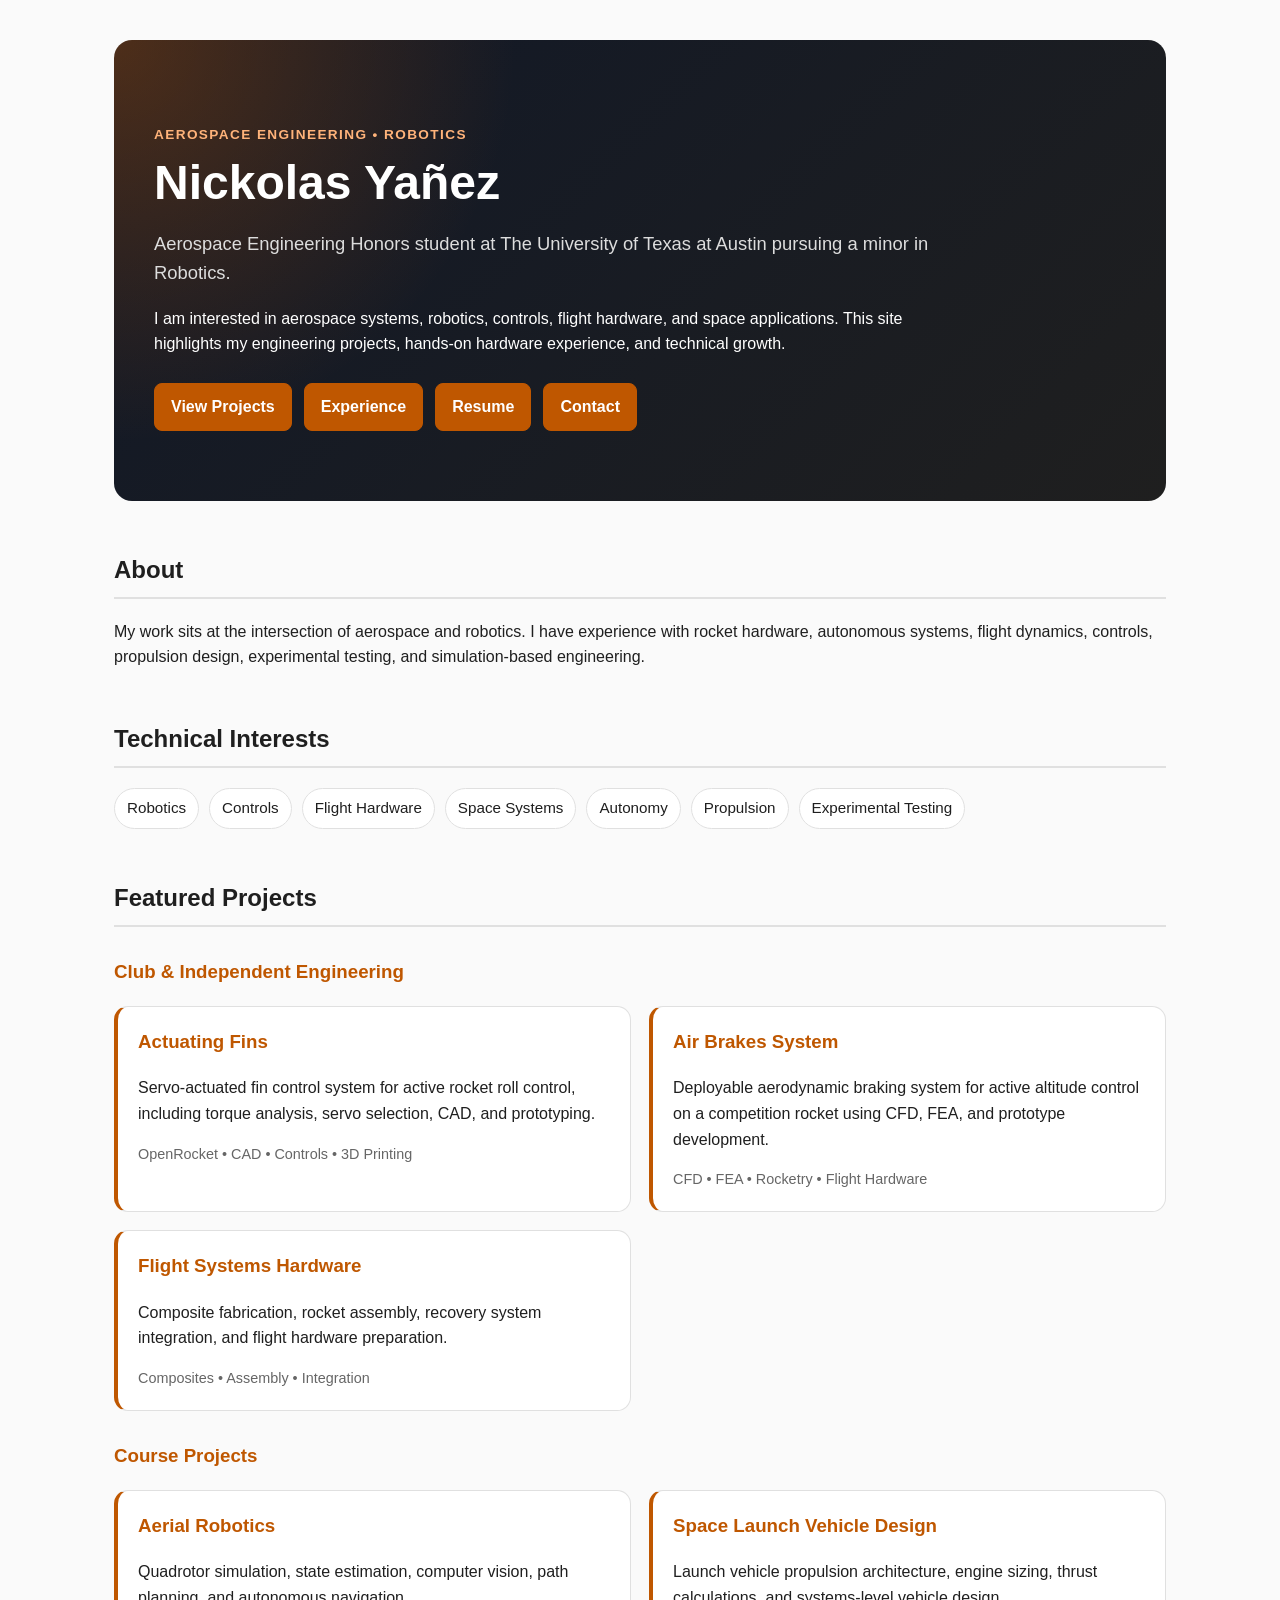
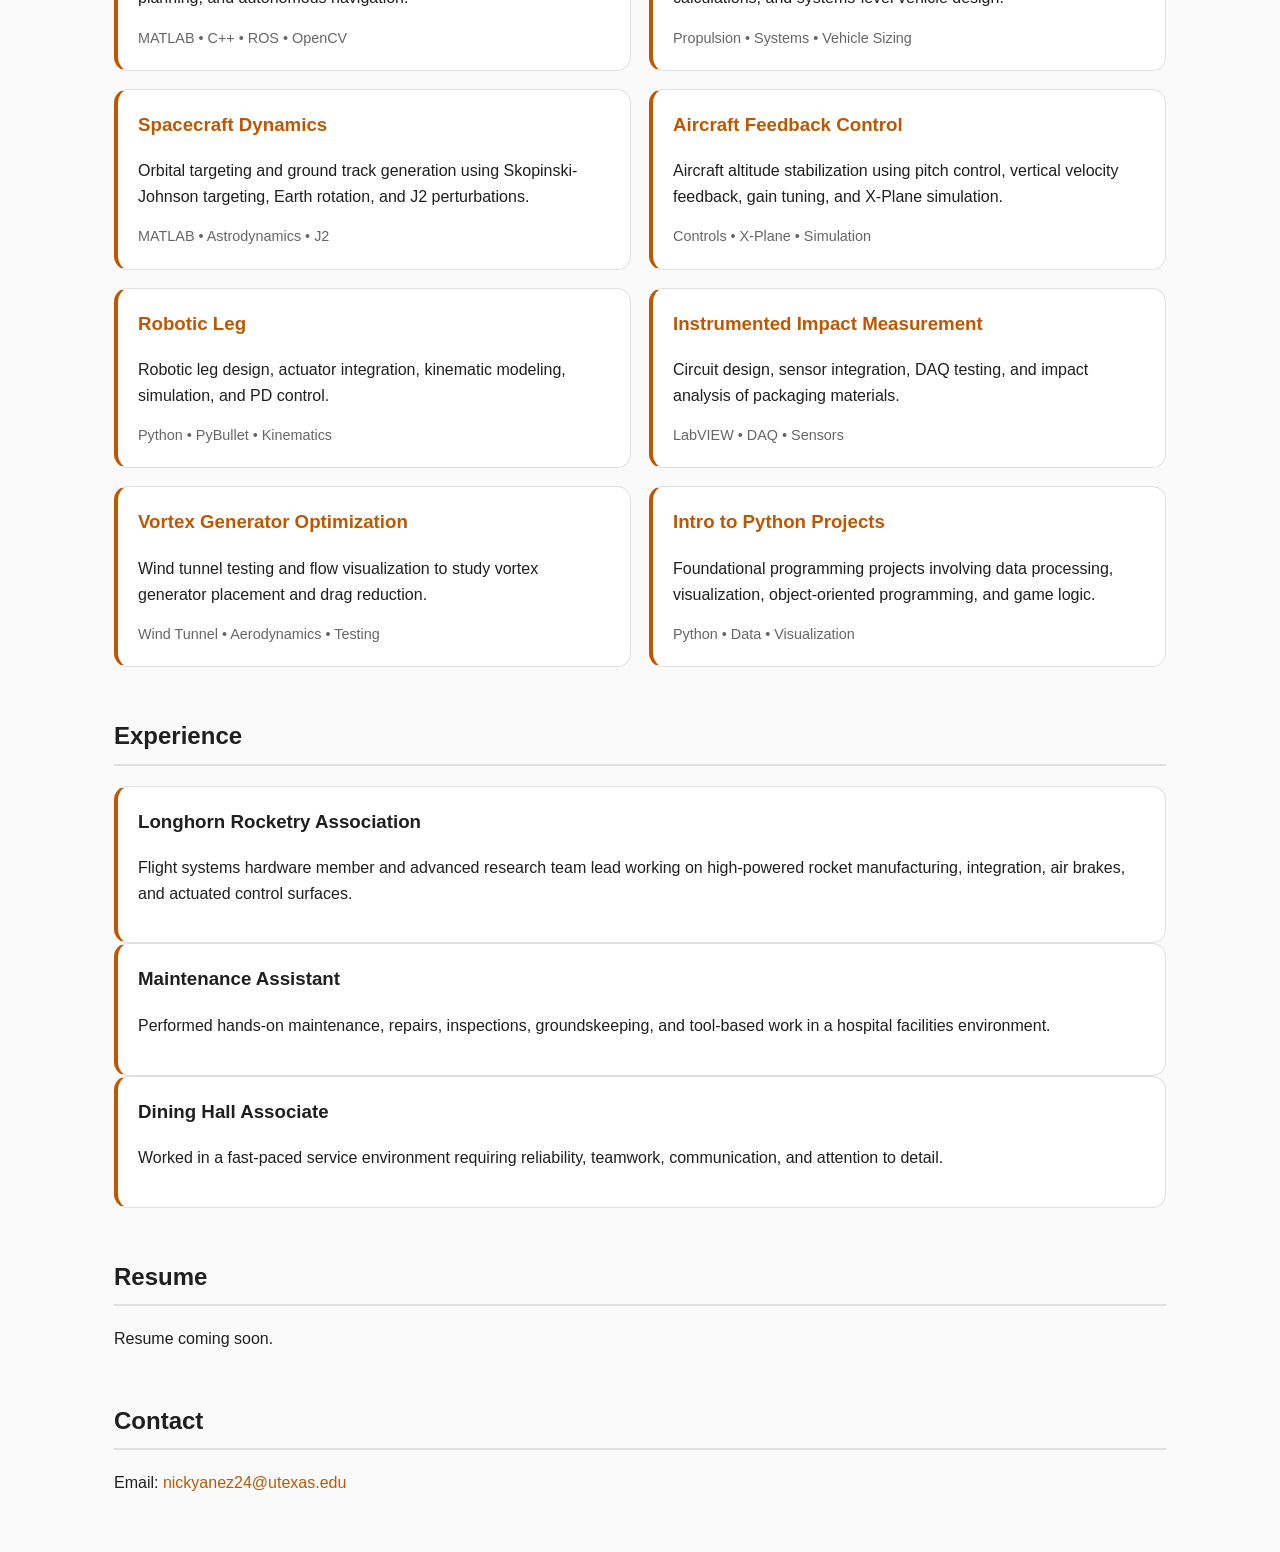
==== index.html @ 6f1ca13e "Refactor sections to use content-card class" ====
<!DOCTYPE html>
<html lang="en">
<head>
    <meta charset="UTF-8">
    <meta name="viewport" content="width=device-width, initial-scale=1.0">
    <title>Nickolas Yañez | Engineering Portfolio</title>
    <link rel="stylesheet" href="style.css">
</head>

<body>
    <main>
        <section class="hero" id="home">
            <p class="eyebrow">Aerospace Engineering • Robotics</p>
            <h1>Nickolas Yañez</h1>

            <p class="subtitle">
                Aerospace Engineering Honors student at The University of Texas at Austin pursuing a minor in Robotics.
            </p>

            <p>
                I am interested in aerospace systems, robotics, controls, flight hardware, and space applications. This site highlights my engineering projects, hands-on hardware experience, and technical growth.
            </p>

            <div class="button-row">
                <a class="button" href="#projects">View Projects</a>
                <a class="button" href="#experience">Experience</a>
                <a class="button" href="#resume">Resume</a>
                <a class="button" href="#contact">Contact</a>
            </div>
        </section>

        <section class="content-card">
            <h2>About</h2>
            <p>
                My work sits at the intersection of aerospace and robotics. I have experience with rocket hardware, autonomous systems, flight dynamics, controls, propulsion design, experimental testing, and simulation-based engineering.
            </p>
        </section>

        <section class="content-card">
            <h2>Technical Interests</h2>
            <div class="tag-list">
                <span>Robotics</span>
                <span>Controls</span>
                <span>Flight Hardware</span>
                <span>Space Systems</span>
                <span>Autonomy</span>
                <span>Propulsion</span>
                <span>Experimental Testing</span>
            </div>
        </section>

        <section class="content-card" id="projects">
            <h2>Featured Projects</h2>

            <div class="project-category">
                <h3 class="section-label">Club & Independent Engineering</h3>

                <div class="project-grid">
                    <a class="project project-link" href="projects/actuating-fins.html">
                        <h3>Actuating Fins</h3>
                        <p>Servo-actuated fin control system for active rocket roll control, including torque analysis, servo selection, CAD, and prototyping.</p>
                        <p class="project-tags">OpenRocket • CAD • Controls • 3D Printing</p>
                    </a>

                    <a class="project project-link" href="projects/air-brakes.html">
                        <h3>Air Brakes System</h3>
                        <p>Deployable aerodynamic braking system for active altitude control on a competition rocket using CFD, FEA, and prototype development.</p>
                        <p class="project-tags">CFD • FEA • Rocketry • Flight Hardware</p>
                    </a>

                    <a class="project project-link" href="projects/flight-systems.html">
                        <h3>Flight Systems Hardware</h3>
                        <p>Composite fabrication, rocket assembly, recovery system integration, and flight hardware preparation.</p>
                        <p class="project-tags">Composites • Assembly • Integration</p>
                    </a>
                </div>
            </div>

            <div class="project-category">
                <h3 class="section-label">Course Projects</h3>

                <div class="project-grid">
                    <a class="project project-link" href="projects/aerial-robotics.html">
                        <h3>Aerial Robotics</h3>
                        <p>Quadrotor simulation, state estimation, computer vision, path planning, and autonomous navigation.</p>
                        <p class="project-tags">MATLAB • C++ • ROS • OpenCV</p>
                    </a>

                    <a class="project project-link" href="projects/slv-design.html">
                        <h3>Space Launch Vehicle Design</h3>
                        <p>Launch vehicle propulsion architecture, engine sizing, thrust calculations, and systems-level vehicle design.</p>
                        <p class="project-tags">Propulsion • Systems • Vehicle Sizing</p>
                    </a>

                    <a class="project project-link" href="projects/spacecraft-dynamics.html">
                        <h3>Spacecraft Dynamics</h3>
                        <p>Orbital targeting and ground track generation using Skopinski-Johnson targeting, Earth rotation, and J2 perturbations.</p>
                        <p class="project-tags">MATLAB • Astrodynamics • J2</p>
                    </a>

                    <a class="project project-link" href="projects/feedback-control.html">
                        <h3>Aircraft Feedback Control</h3>
                        <p>Aircraft altitude stabilization using pitch control, vertical velocity feedback, gain tuning, and X-Plane simulation.</p>
                        <p class="project-tags">Controls • X-Plane • Simulation</p>
                    </a>

                    <a class="project project-link" href="projects/robotic-leg.html">
                        <h3>Robotic Leg</h3>
                        <p>Robotic leg design, actuator integration, kinematic modeling, simulation, and PD control.</p>
                        <p class="project-tags">Python • PyBullet • Kinematics</p>
                    </a>

                    <a class="project project-link" href="projects/impact-measurement.html">
                        <h3>Instrumented Impact Measurement</h3>
                        <p>Circuit design, sensor integration, DAQ testing, and impact analysis of packaging materials.</p>
                        <p class="project-tags">LabVIEW • DAQ • Sensors</p>
                    </a>

                    <a class="project project-link" href="projects/vortex-generators.html">
                        <h3>Vortex Generator Optimization</h3>
                        <p>Wind tunnel testing and flow visualization to study vortex generator placement and drag reduction.</p>
                        <p class="project-tags">Wind Tunnel • Aerodynamics • Testing</p>
                    </a>

                    <a class="project project-link" href="projects/python-projects.html">
                        <h3>Intro to Python Projects</h3>
                        <p>Foundational programming projects involving data processing, visualization, object-oriented programming, and game logic.</p>
                        <p class="project-tags">Python • Data • Visualization</p>
                    </a>
                </div>
            </div>
        </section>

        <section class="content-card" id="experience">
            <h2>Experience</h2>

            <div class="experience-grid">
                <div class="experience">
                    <h3>Longhorn Rocketry Association</h3>
                    <p>
                        Flight systems hardware member and advanced research team lead working on high-powered rocket manufacturing, integration, air brakes, and actuated control surfaces.
                    </p>
                </div>

                <div class="experience">
                    <h3>Maintenance Assistant</h3>
                    <p>
                        Performed hands-on maintenance, repairs, inspections, groundskeeping, and tool-based work in a hospital facilities environment.
                    </p>
                </div>

                <div class="experience">
                    <h3>Dining Hall Associate</h3>
                    <p>
                        Worked in a fast-paced service environment requiring reliability, teamwork, communication, and attention to detail.
                    </p>
                </div>
            </div>
        </section>

        <section class="content-card" id="resume">
            <h2>Resume</h2>
            <p>Resume coming soon.</p>
        </section>

        <section class="content-card" id="contact">
            <h2>Contact</h2>
            <p>Email: <a href="mailto:nickyanez24@utexas.edu">nickyanez24@utexas.edu</a></p>
        </section>
    </main>
</body>
</html>
---- style.css ----
:root {
    --burnt-orange: #bf5700;
    --orange-light: #ffb37a;
    --dark: #1f1f1f;
    --space-dark: #111827;
    --muted: #666;
    --light-bg: #fafafa;
    --card-bg: #ffffff;
    --border: #e0e0e0;
}

* {
    box-sizing: border-box;
}

html {
    scroll-behavior: smooth;
}

body {
    margin: 0;
    padding: 0;
    font-family: Arial, Helvetica, sans-serif;
    line-height: 1.6;
    background: var(--light-bg);
    color: var(--dark);
}

main {
    max-width: 1100px;
    margin: auto;
    padding: 40px 24px;
}

.hero,
.project-hero {
    background:
        radial-gradient(circle at top left, rgba(191, 87, 0, 0.35), transparent 35%),
        linear-gradient(135deg, var(--space-dark), var(--dark));
    color: white;
    border-radius: 18px;
}

.hero {
    padding: 70px 40px;
    margin-bottom: 45px;
}

.project-hero {
    padding: 45px 40px;
    margin-bottom: 45px;
}

.eyebrow {
    color: var(--orange-light);
    font-weight: bold;
    text-transform: uppercase;
    letter-spacing: 1.4px;
    font-size: 0.85rem;
    margin-bottom: 12px;
}

h1 {
    font-size: 3rem;
    line-height: 1.1;
    margin: 10px 0;
}

.hero h1,
.project-hero h1 {
    color: white;
}

.subtitle,
.project-subtitle {
    font-size: 1.15rem;
    color: #ddd;
    max-width: 820px;
}

.tagline {
    font-size: 1.15rem;
    color: var(--muted);
}

.hero p,
.project-hero p {
    max-width: 820px;
}

h2 {
    margin-top: 50px;
    padding-bottom: 8px;
    border-bottom: 2px solid var(--border);
}

.section-label {
    margin-top: 30px;
    color: var(--burnt-orange);
}

a {
    color: var(--burnt-orange);
    text-decoration: none;
}

a:hover {
    text-decoration: underline;
}

.button-row {
    margin-top: 26px;
    display: flex;
    gap: 12px;
    flex-wrap: wrap;
}

.button {
    display: inline-block;
    background: var(--burnt-orange);
    color: white;
    padding: 10px 16px;
    border-radius: 8px;
    font-weight: bold;
    border: 1px solid var(--burnt-orange);
}

.button:hover {
    text-decoration: none;
    opacity: 0.9;
}

.tag-list {
    display: flex;
    flex-wrap: wrap;
    gap: 10px;
}

.tag-list span {
    background: white;
    border: 1px solid var(--border);
    border-radius: 999px;
    padding: 7px 12px;
    font-size: 0.95rem;
}

.project-grid {
    display: grid;
    grid-template-columns: 1fr;
    gap: 18px;
}

.project,
.experience {
    background: var(--card-bg);
    border: 1px solid var(--border);
    border-left: 4px solid var(--burnt-orange);
    border-radius: 14px;
    padding: 20px;
    transition: transform 0.22s ease, border-color 0.22s ease, box-shadow 0.22s ease;
}

.project-link {
    display: block;
    color: inherit;
    text-decoration: none;
}

.project-link:hover {
    text-decoration: none;
}

.project:hover,
.experience:hover {
    transform: translateY(-5px);
    border-color: var(--burnt-orange);
    box-shadow: 0 10px 28px rgba(191, 87, 0, 0.18);
}

.project h3,
.experience h3 {
    margin-top: 0;
}

.project h3 {
    color: var(--burnt-orange);
}

.project-tags {
    color: var(--muted);
    font-size: 0.9rem;
    margin-bottom: 0;
}

.back-link {
    margin-bottom: 24px;
}

.back-link a {
    color: var(--orange-light);
}

ul {
    padding-left: 22px;
}

/* Project page callouts */
.project-callout {
    margin: 1.5rem 0;
    padding: 1.25rem 1.5rem;
    border-left: 4px solid var(--burnt-orange);
    background: rgba(191, 87, 0, 0.08);
    border-radius: 14px;
}

.project-callout h3 {
    margin-top: 0;
    margin-bottom: 0.5rem;
    color: var(--burnt-orange);
}

.project-callout p {
    margin-bottom: 0;
}

/* Project page images */
.project-image {
    display: block;
    width: 100%;
    height: auto;
    border-radius: 14px;
    border: 1px solid var(--border);
    box-shadow: 0 10px 28px rgba(0, 0, 0, 0.12);
    object-fit: contain;
}

.single-image {
    max-width: 900px;
    margin: 26px auto 8px auto;
}

.single-image .project-image {
    margin: 0 auto;
}

.image-row {
    display: grid;
    grid-template-columns: 1fr 1fr;
    gap: 22px;
    margin: 28px 0;
    align-items: start;
}

.image-card {
    background: var(--card-bg);
    border: 1px solid var(--border);
    border-radius: 16px;
    padding: 14px;
    text-align: center;
    box-shadow: 0 8px 22px rgba(0, 0, 0, 0.08);
}

.image-card .project-image {
    margin: 0;
    box-shadow: none;
}

.image-caption {
    margin: 12px auto 0 auto;
    color: var(--muted);
    font-size: 0.92rem;
    line-height: 1.5;
    text-align: center;
}

section,
.project,
.experience {
    animation: fadeSlideUp 0.6s ease both;
}

@keyframes fadeSlideUp {
    from {
        opacity: 0;
        transform: translateY(16px);
    }
    to {
        opacity: 1;
        transform: translateY(0);
    }
}

@media (min-width: 750px) {
    .project-grid {
        grid-template-columns: 1fr 1fr;
    }
}

@media (max-width: 800px) {
    .image-row {
        grid-template-columns: 1fr;
    }
}

@media (max-width: 600px) {
    main {
        padding: 24px 16px;
    }

    .hero,
    .project-hero {
        padding: 42px 24px;
    }

    h1 {
        font-size: 2.35rem;
    }

    .project-image {
        border-radius: 10px;
    }

    .image-card {
        padding: 10px;
    }
}
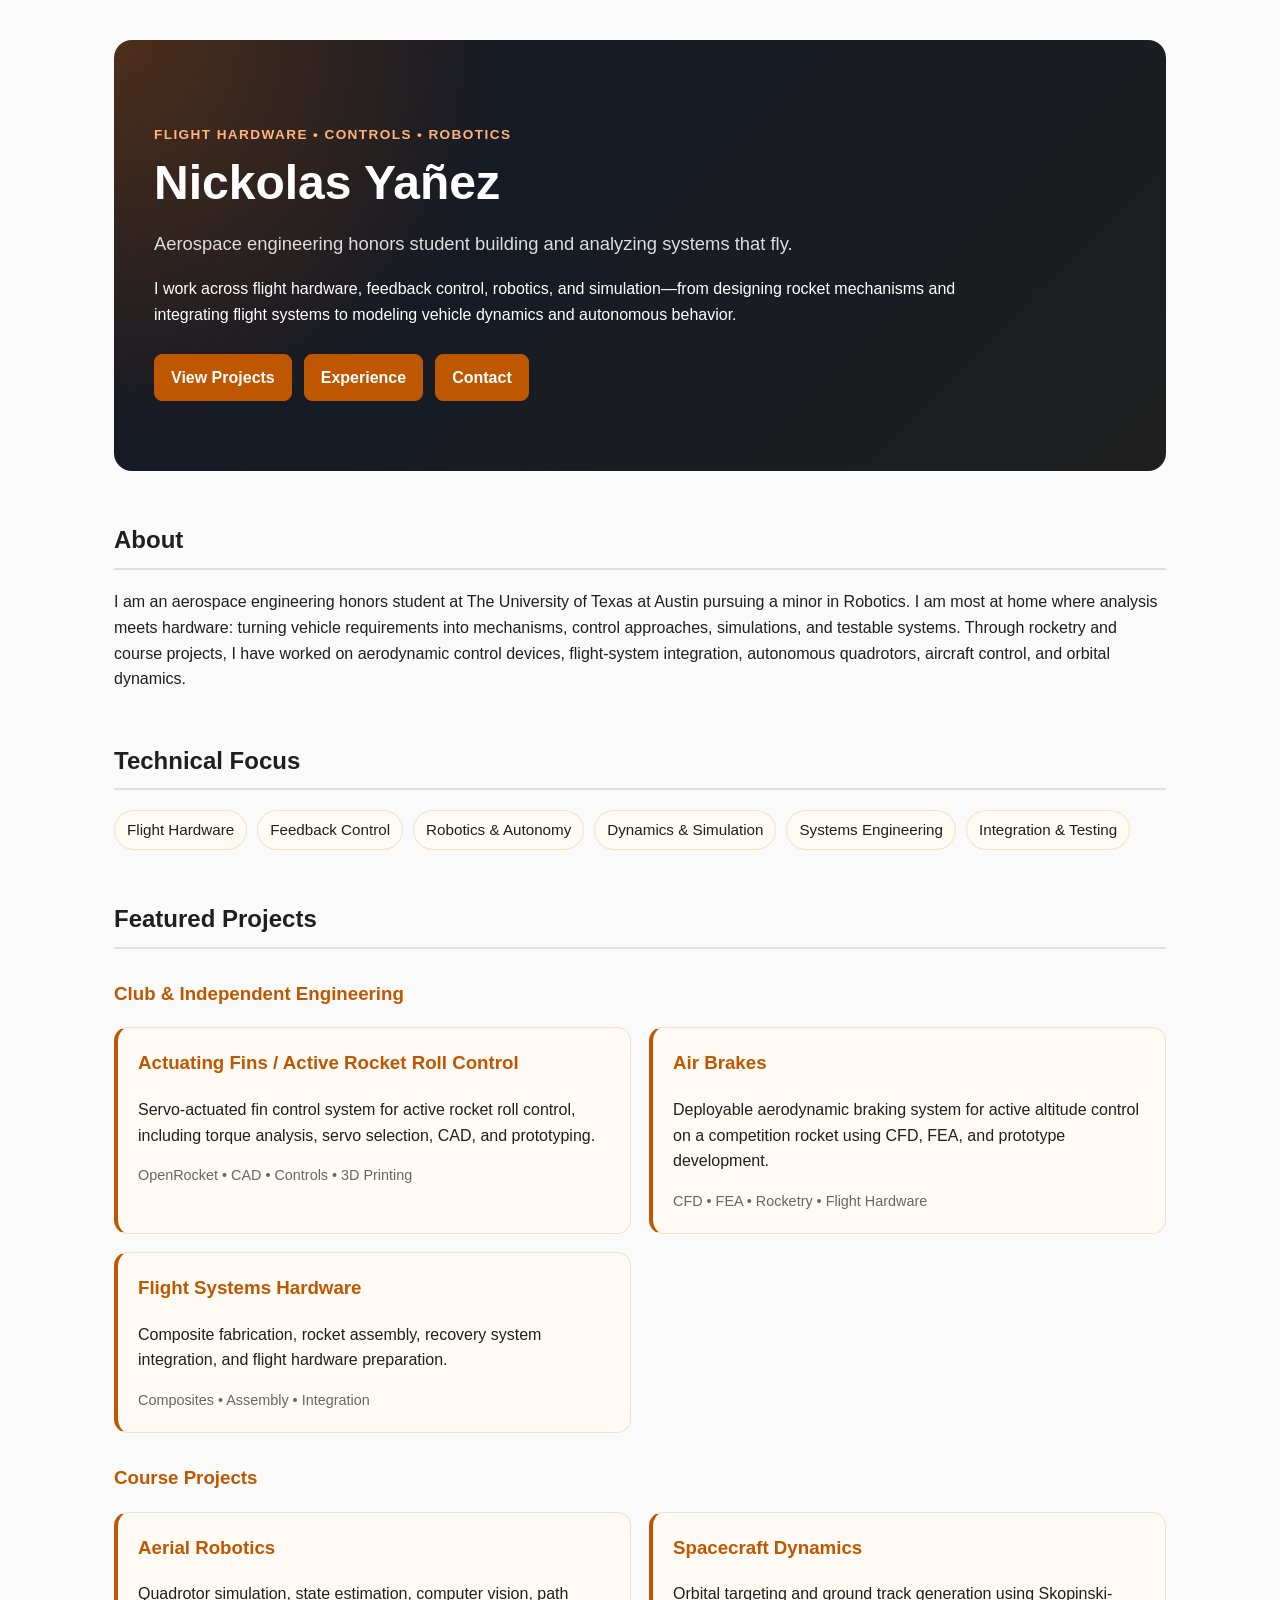
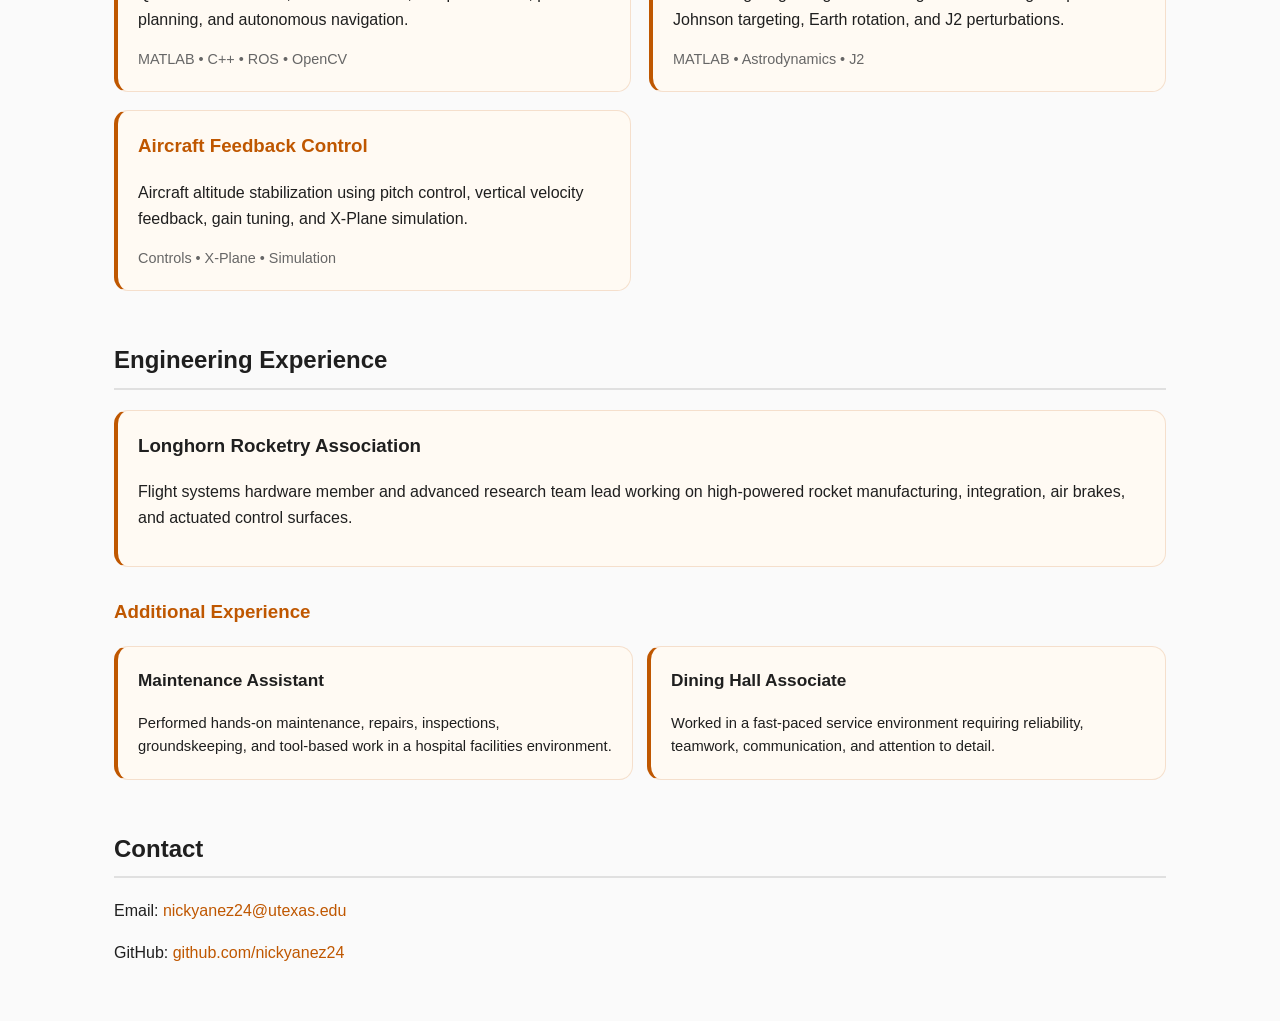
==== commit 942bca2e: "Refresh engineering portfolio homepage" ====
--- a/index.html
+++ b/index.html
@@ -10,21 +10,20 @@
 <body>
     <main>
         <section class="hero" id="home">
-            <p class="eyebrow">Aerospace Engineering • Robotics</p>
+            <p class="eyebrow">Flight Hardware &bull; Controls &bull; Robotics</p>
             <h1>Nickolas Yañez</h1>
 
             <p class="subtitle">
-                Aerospace Engineering Honors student at The University of Texas at Austin pursuing a minor in Robotics.
+                Aerospace engineering honors student building and analyzing systems that fly.
             </p>
 
             <p>
-                I am interested in aerospace systems, robotics, controls, flight hardware, and space applications. This site highlights my engineering projects, hands-on hardware experience, and technical growth.
+                I work across flight hardware, feedback control, robotics, and simulation&mdash;from designing rocket mechanisms and integrating flight systems to modeling vehicle dynamics and autonomous behavior.
             </p>
 
             <div class="button-row">
                 <a class="button" href="#projects">View Projects</a>
                 <a class="button" href="#experience">Experience</a>
-                <a class="button" href="#resume">Resume</a>
                 <a class="button" href="#contact">Contact</a>
             </div>
         </section>
@@ -32,20 +31,19 @@
         <section class="content-card">
             <h2>About</h2>
             <p>
-                My work sits at the intersection of aerospace and robotics. I have experience with rocket hardware, autonomous systems, flight dynamics, controls, propulsion design, experimental testing, and simulation-based engineering.
+                I am an aerospace engineering honors student at The University of Texas at Austin pursuing a minor in Robotics. I am most at home where analysis meets hardware: turning vehicle requirements into mechanisms, control approaches, simulations, and testable systems. Through rocketry and course projects, I have worked on aerodynamic control devices, flight-system integration, autonomous quadrotors, aircraft control, and orbital dynamics.
             </p>
         </section>
 
         <section class="content-card">
-            <h2>Technical Interests</h2>
+            <h2>Technical Focus</h2>
             <div class="tag-list">
-                <span>Robotics</span>
-                <span>Controls</span>
                 <span>Flight Hardware</span>
-                <span>Space Systems</span>
-                <span>Autonomy</span>
-                <span>Propulsion</span>
-                <span>Experimental Testing</span>
+                <span>Feedback Control</span>
+                <span>Robotics &amp; Autonomy</span>
+                <span>Dynamics &amp; Simulation</span>
+                <span>Systems Engineering</span>
+                <span>Integration &amp; Testing</span>
             </div>
         </section>
 
@@ -57,13 +55,13 @@
 
                 <div class="project-grid">
                     <a class="project project-link" href="projects/actuating-fins.html">
-                        <h3>Actuating Fins</h3>
+                        <h3>Actuating Fins / Active Rocket Roll Control</h3>
                         <p>Servo-actuated fin control system for active rocket roll control, including torque analysis, servo selection, CAD, and prototyping.</p>
                         <p class="project-tags">OpenRocket • CAD • Controls • 3D Printing</p>
                     </a>
 
                     <a class="project project-link" href="projects/air-brakes.html">
-                        <h3>Air Brakes System</h3>
+                        <h3>Air Brakes</h3>
                         <p>Deployable aerodynamic braking system for active altitude control on a competition rocket using CFD, FEA, and prototype development.</p>
                         <p class="project-tags">CFD • FEA • Rocketry • Flight Hardware</p>
                     </a>
@@ -86,12 +84,6 @@
                         <p class="project-tags">MATLAB • C++ • ROS • OpenCV</p>
                     </a>
 
-                    <a class="project project-link" href="projects/slv-design.html">
-                        <h3>Space Launch Vehicle Design</h3>
-                        <p>Launch vehicle propulsion architecture, engine sizing, thrust calculations, and systems-level vehicle design.</p>
-                        <p class="project-tags">Propulsion • Systems • Vehicle Sizing</p>
-                    </a>
-
                     <a class="project project-link" href="projects/spacecraft-dynamics.html">
                         <h3>Spacecraft Dynamics</h3>
                         <p>Orbital targeting and ground track generation using Skopinski-Johnson targeting, Earth rotation, and J2 perturbations.</p>
@@ -104,35 +96,12 @@
                         <p class="project-tags">Controls • X-Plane • Simulation</p>
                     </a>
 
-                    <a class="project project-link" href="projects/robotic-leg.html">
-                        <h3>Robotic Leg</h3>
-                        <p>Robotic leg design, actuator integration, kinematic modeling, simulation, and PD control.</p>
-                        <p class="project-tags">Python • PyBullet • Kinematics</p>
-                    </a>
-
-                    <a class="project project-link" href="projects/impact-measurement.html">
-                        <h3>Instrumented Impact Measurement</h3>
-                        <p>Circuit design, sensor integration, DAQ testing, and impact analysis of packaging materials.</p>
-                        <p class="project-tags">LabVIEW • DAQ • Sensors</p>
-                    </a>
-
-                    <a class="project project-link" href="projects/vortex-generators.html">
-                        <h3>Vortex Generator Optimization</h3>
-                        <p>Wind tunnel testing and flow visualization to study vortex generator placement and drag reduction.</p>
-                        <p class="project-tags">Wind Tunnel • Aerodynamics • Testing</p>
-                    </a>
-
-                    <a class="project project-link" href="projects/python-projects.html">
-                        <h3>Intro to Python Projects</h3>
-                        <p>Foundational programming projects involving data processing, visualization, object-oriented programming, and game logic.</p>
-                        <p class="project-tags">Python • Data • Visualization</p>
-                    </a>
                 </div>
             </div>
         </section>
 
         <section class="content-card" id="experience">
-            <h2>Experience</h2>
+            <h2>Engineering Experience</h2>
 
             <div class="experience-grid">
                 <div class="experience">
@@ -142,30 +111,33 @@
                     </p>
                 </div>
 
-                <div class="experience">
-                    <h3>Maintenance Assistant</h3>
-                    <p>
-                        Performed hands-on maintenance, repairs, inspections, groundskeeping, and tool-based work in a hospital facilities environment.
-                    </p>
-                </div>
+            </div>
 
-                <div class="experience">
-                    <h3>Dining Hall Associate</h3>
-                    <p>
-                        Worked in a fast-paced service environment requiring reliability, teamwork, communication, and attention to detail.
-                    </p>
+            <div class="additional-experience">
+                <h3 class="section-label">Additional Experience</h3>
+
+                <div class="additional-experience-grid">
+                    <div class="experience experience-compact">
+                        <h3>Maintenance Assistant</h3>
+                        <p>
+                            Performed hands-on maintenance, repairs, inspections, groundskeeping, and tool-based work in a hospital facilities environment.
+                        </p>
+                    </div>
+
+                    <div class="experience experience-compact">
+                        <h3>Dining Hall Associate</h3>
+                        <p>
+                            Worked in a fast-paced service environment requiring reliability, teamwork, communication, and attention to detail.
+                        </p>
+                    </div>
                 </div>
             </div>
-        </section>
-
-        <section class="content-card" id="resume">
-            <h2>Resume</h2>
-            <p>Resume coming soon.</p>
         </section>
 
         <section class="content-card" id="contact">
             <h2>Contact</h2>
             <p>Email: <a href="mailto:nickyanez24@utexas.edu">nickyanez24@utexas.edu</a></p>
+            <p>GitHub: <a href="https://github.com/nickyanez24">github.com/nickyanez24</a></p>
         </section>
     </main>
 </body>
--- a/style.css
+++ b/style.css
@@ -5,7 +5,7 @@
     --space-dark: #111827;
     --muted: #666;
     --light-bg: #fafafa;
-    --card-bg: #ffffff;
+    --card-bg: #fffaf3;
     --border: #e0e0e0;
 }
 
@@ -137,8 +137,8 @@
 }
 
 .tag-list span {
-    background: white;
-    border: 1px solid var(--border);
+    background: var(--card-bg);
+    border: 1px solid rgba(191, 87, 0, 0.16);
     border-radius: 999px;
     padding: 7px 12px;
     font-size: 0.95rem;
@@ -150,10 +150,30 @@
     gap: 18px;
 }
 
+.additional-experience {
+    margin-top: 28px;
+}
+
+.additional-experience-grid {
+    display: grid;
+    grid-template-columns: 1fr;
+    gap: 14px;
+}
+
+.experience-compact {
+    padding: 16px 18px;
+    border-left-width: 2px;
+    font-size: 0.92rem;
+}
+
+.experience-compact p {
+    margin-bottom: 0;
+}
+
 .project,
 .experience {
     background: var(--card-bg);
-    border: 1px solid var(--border);
+    border: 1px solid rgba(191, 87, 0, 0.16);
     border-left: 4px solid var(--burnt-orange);
     border-radius: 14px;
     padding: 20px;
@@ -251,8 +271,14 @@
     align-items: start;
 }
 
+/* Smaller technical diagrams */
+.diagram-image {
+    max-width: 520px;
+    margin: 0 auto;
+}
+
 .image-card {
-    background: var(--card-bg);
+    background: #ffffff;
     border: 1px solid var(--border);
     border-radius: 16px;
     padding: 14px;
@@ -273,6 +299,73 @@
     text-align: center;
 }
 
+/* Project page videos
+   Designed for vertical phone videos inside a smaller horizontal black frame.
+   Use this same structure for Aerial Robotics and Air Brakes:
+   <div class="video-frame portrait-video">
+       <video class="project-video" controls muted playsinline>...</video>
+   </div>
+*/
+.video-frame {
+    width: 100%;
+    max-width: 620px;
+    aspect-ratio: 16 / 9;
+    margin: 26px auto 8px auto;
+    display: flex;
+    justify-content: center;
+    align-items: center;
+    background: #000;
+    border-radius: 14px;
+    border: 1px solid var(--border);
+    box-shadow: 0 10px 28px rgba(0, 0, 0, 0.12);
+    overflow: hidden;
+}
+
+/* These classes are kept so your existing HTML still works */
+.portrait-video,
+.landscape-video {
+    max-width: 620px;
+}
+
+.project-video {
+    display: block;
+    height: 100%;
+    width: auto;
+    max-width: 100%;
+    object-fit: contain;
+    background: #000;
+}
+
+/* Optional smaller video frame if one still feels too big */
+.video-frame.small-video {
+    max-width: 520px;
+}
+
+.media-placeholder {
+    background:
+        radial-gradient(circle at top left, rgba(191, 87, 0, 0.10), transparent 35%),
+        #fffaf3;
+    border: 1px dashed rgba(191, 87, 0, 0.35);
+    border-radius: 14px;
+    padding: 22px;
+    text-align: left;
+}
+
+.media-placeholder h3 {
+    margin-top: 0;
+    color: var(--burnt-orange);
+}
+
+.media-placeholder p {
+    margin-bottom: 0.75rem;
+}
+
+.media-placeholder code {
+    background: rgba(191, 87, 0, 0.10);
+    padding: 2px 5px;
+    border-radius: 5px;
+}
+
 section,
 .project,
 .experience {
@@ -294,12 +387,22 @@
     .project-grid {
         grid-template-columns: 1fr 1fr;
     }
+
+    .additional-experience-grid {
+        grid-template-columns: 1fr 1fr;
+    }
 }
 
 @media (max-width: 800px) {
     .image-row {
         grid-template-columns: 1fr;
     }
+
+    .video-frame,
+    .portrait-video,
+    .landscape-video {
+        max-width: 100%;
+    }
 }
 
 @media (max-width: 600px) {
@@ -323,4 +426,8 @@
     .image-card {
         padding: 10px;
     }
-}
+
+    .video-frame {
+        border-radius: 10px;
+    }
+}
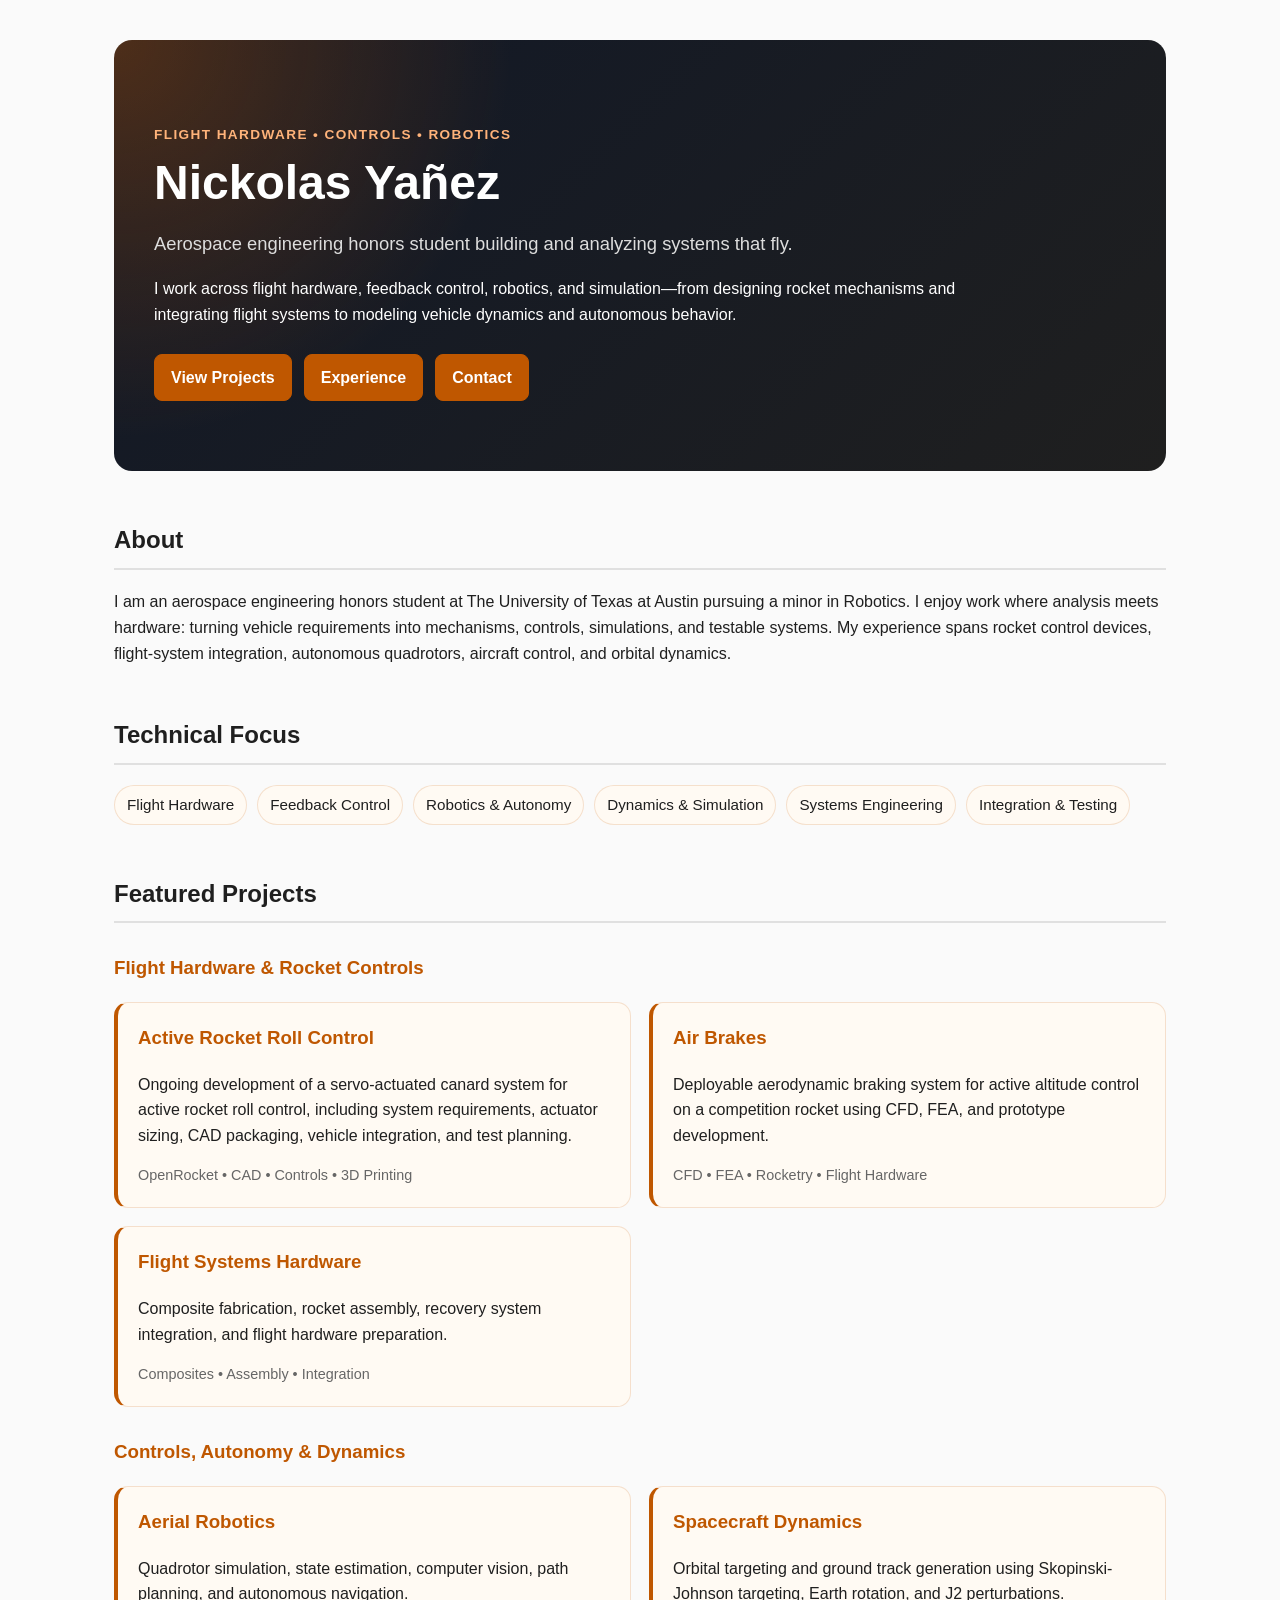
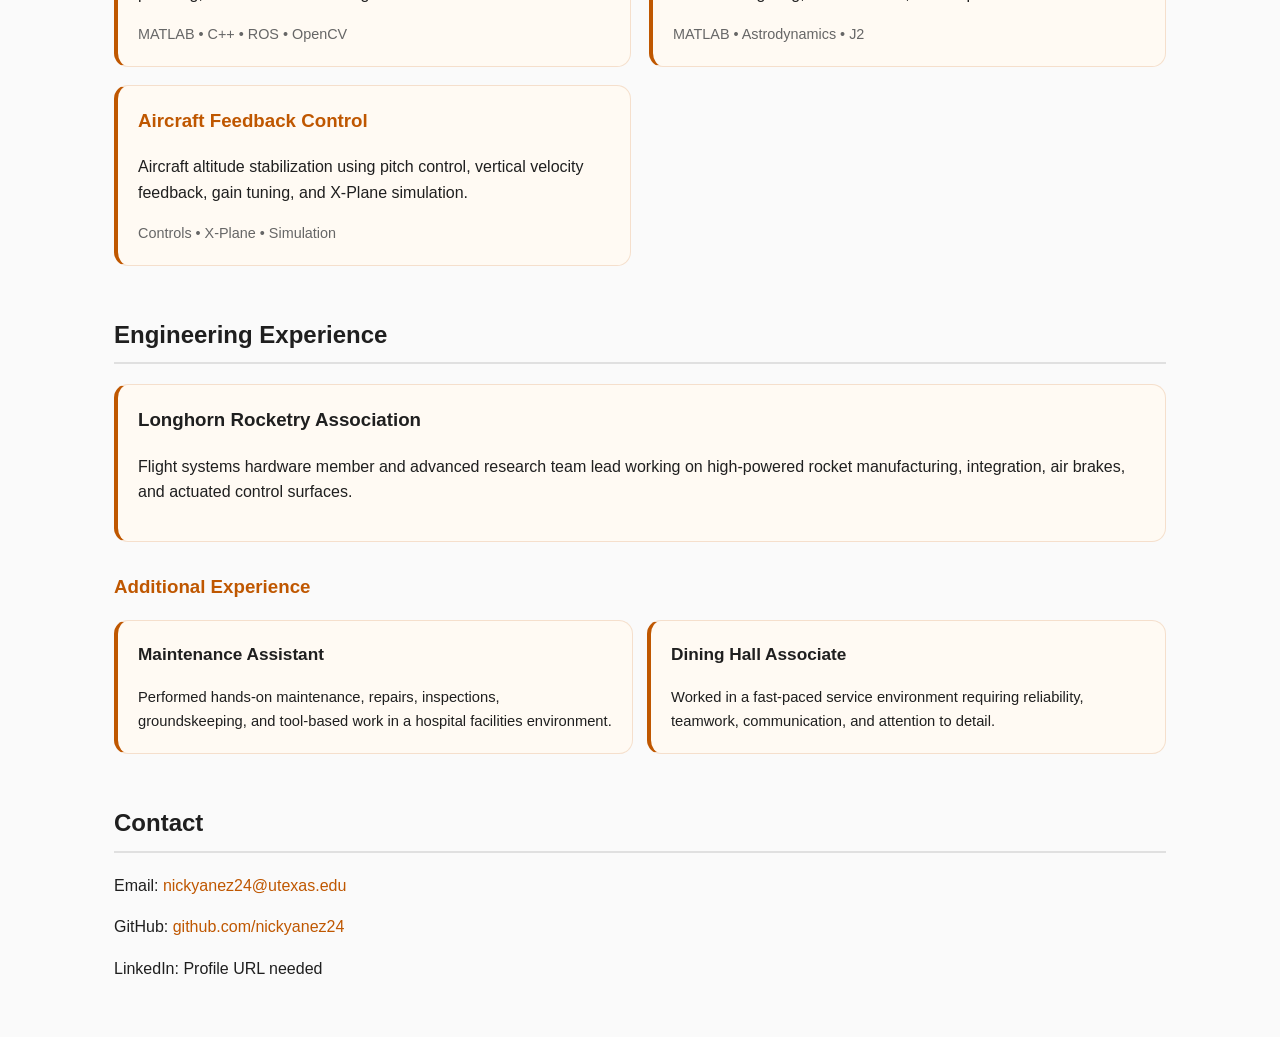
==== commit 4d5a7ea9: "Refine homepage project framing" ====
--- a/index.html
+++ b/index.html
@@ -31,7 +31,7 @@
         <section class="content-card">
             <h2>About</h2>
             <p>
-                I am an aerospace engineering honors student at The University of Texas at Austin pursuing a minor in Robotics. I am most at home where analysis meets hardware: turning vehicle requirements into mechanisms, control approaches, simulations, and testable systems. Through rocketry and course projects, I have worked on aerodynamic control devices, flight-system integration, autonomous quadrotors, aircraft control, and orbital dynamics.
+                I am an aerospace engineering honors student at The University of Texas at Austin pursuing a minor in Robotics. I enjoy work where analysis meets hardware: turning vehicle requirements into mechanisms, controls, simulations, and testable systems. My experience spans rocket control devices, flight-system integration, autonomous quadrotors, aircraft control, and orbital dynamics.
             </p>
         </section>
 
@@ -51,12 +51,12 @@
             <h2>Featured Projects</h2>
 
             <div class="project-category">
-                <h3 class="section-label">Club & Independent Engineering</h3>
+                <h3 class="section-label">Flight Hardware &amp; Rocket Controls</h3>
 
                 <div class="project-grid">
                     <a class="project project-link" href="projects/actuating-fins.html">
-                        <h3>Actuating Fins / Active Rocket Roll Control</h3>
-                        <p>Servo-actuated fin control system for active rocket roll control, including torque analysis, servo selection, CAD, and prototyping.</p>
+                        <h3>Active Rocket Roll Control</h3>
+                        <p>Ongoing development of a servo-actuated canard system for active rocket roll control, including system requirements, actuator sizing, CAD packaging, vehicle integration, and test planning.</p>
                         <p class="project-tags">OpenRocket • CAD • Controls • 3D Printing</p>
                     </a>
 
@@ -75,7 +75,7 @@
             </div>
 
             <div class="project-category">
-                <h3 class="section-label">Course Projects</h3>
+                <h3 class="section-label">Controls, Autonomy &amp; Dynamics</h3>
 
                 <div class="project-grid">
                     <a class="project project-link" href="projects/aerial-robotics.html">
@@ -138,6 +138,7 @@
             <h2>Contact</h2>
             <p>Email: <a href="mailto:nickyanez24@utexas.edu">nickyanez24@utexas.edu</a></p>
             <p>GitHub: <a href="https://github.com/nickyanez24">github.com/nickyanez24</a></p>
+            <p>LinkedIn: <span class="contact-placeholder">Profile URL needed</span></p>
         </section>
     </main>
 </body>
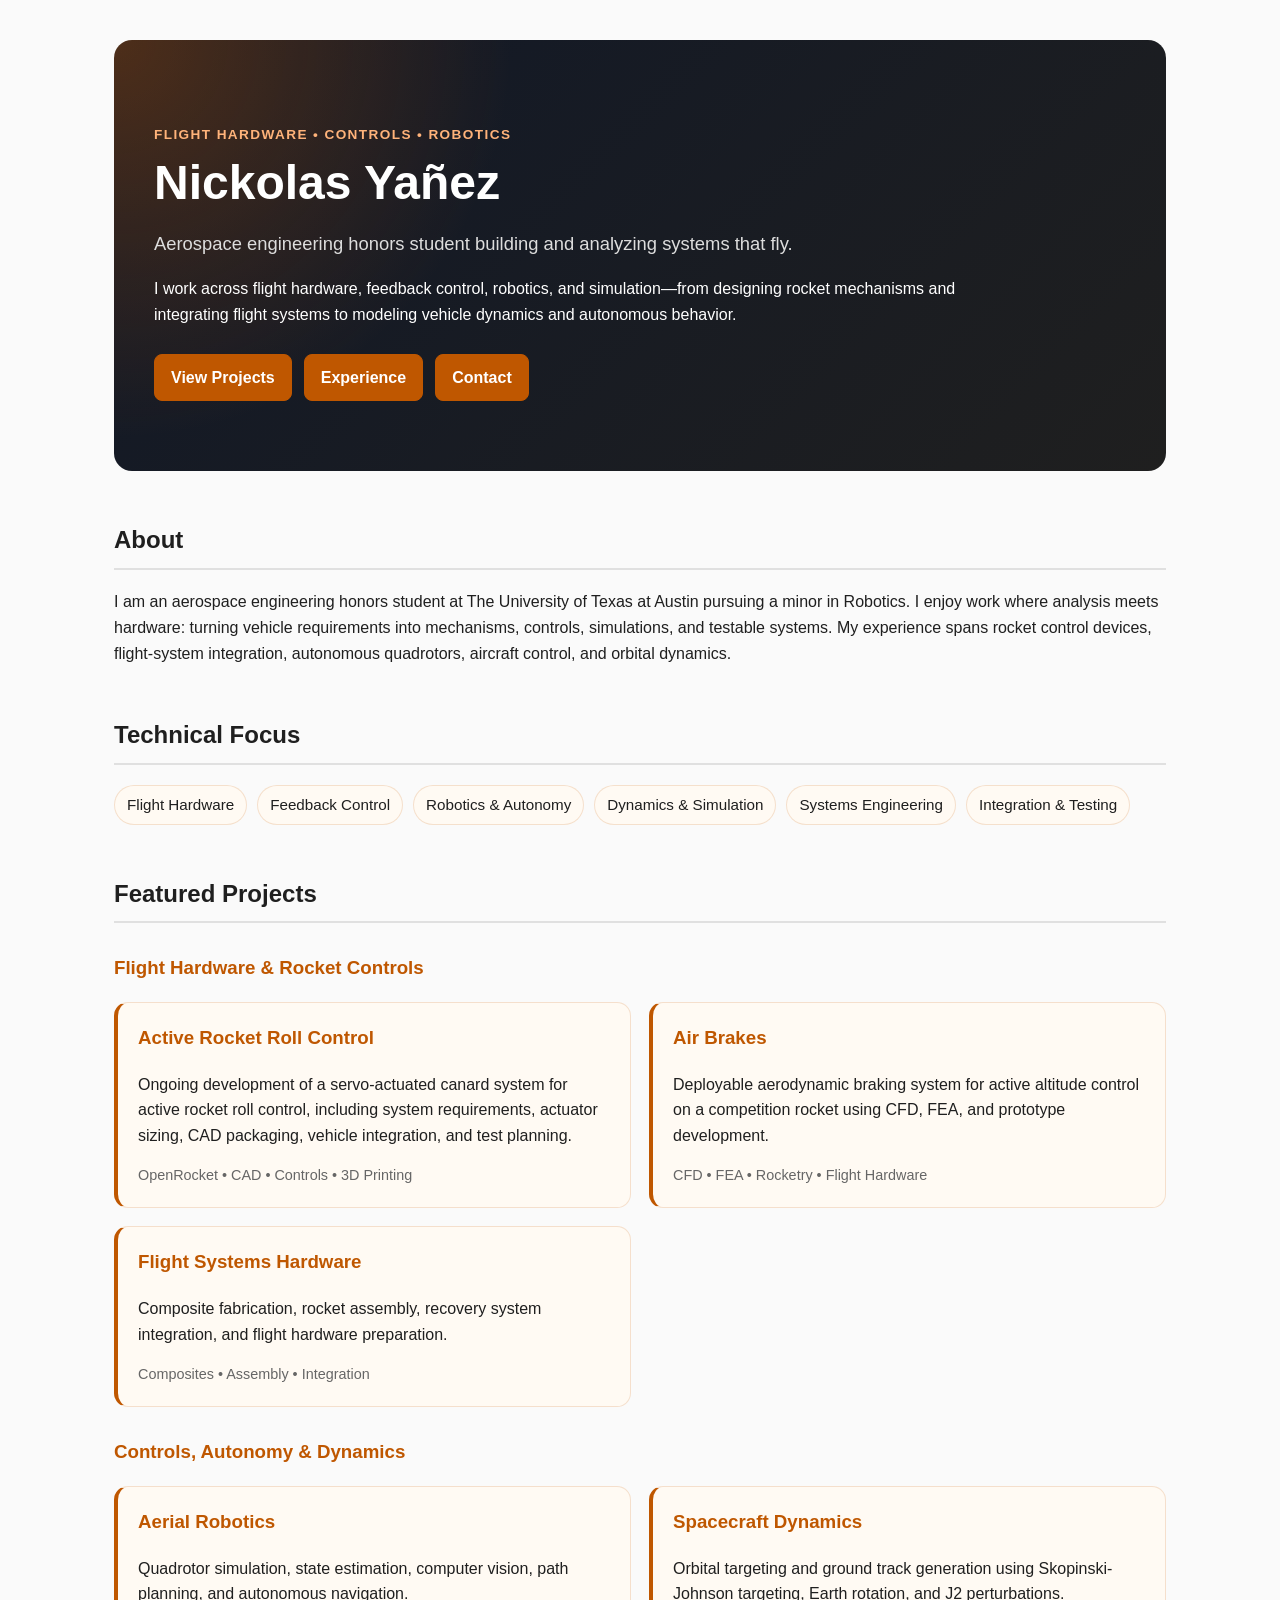
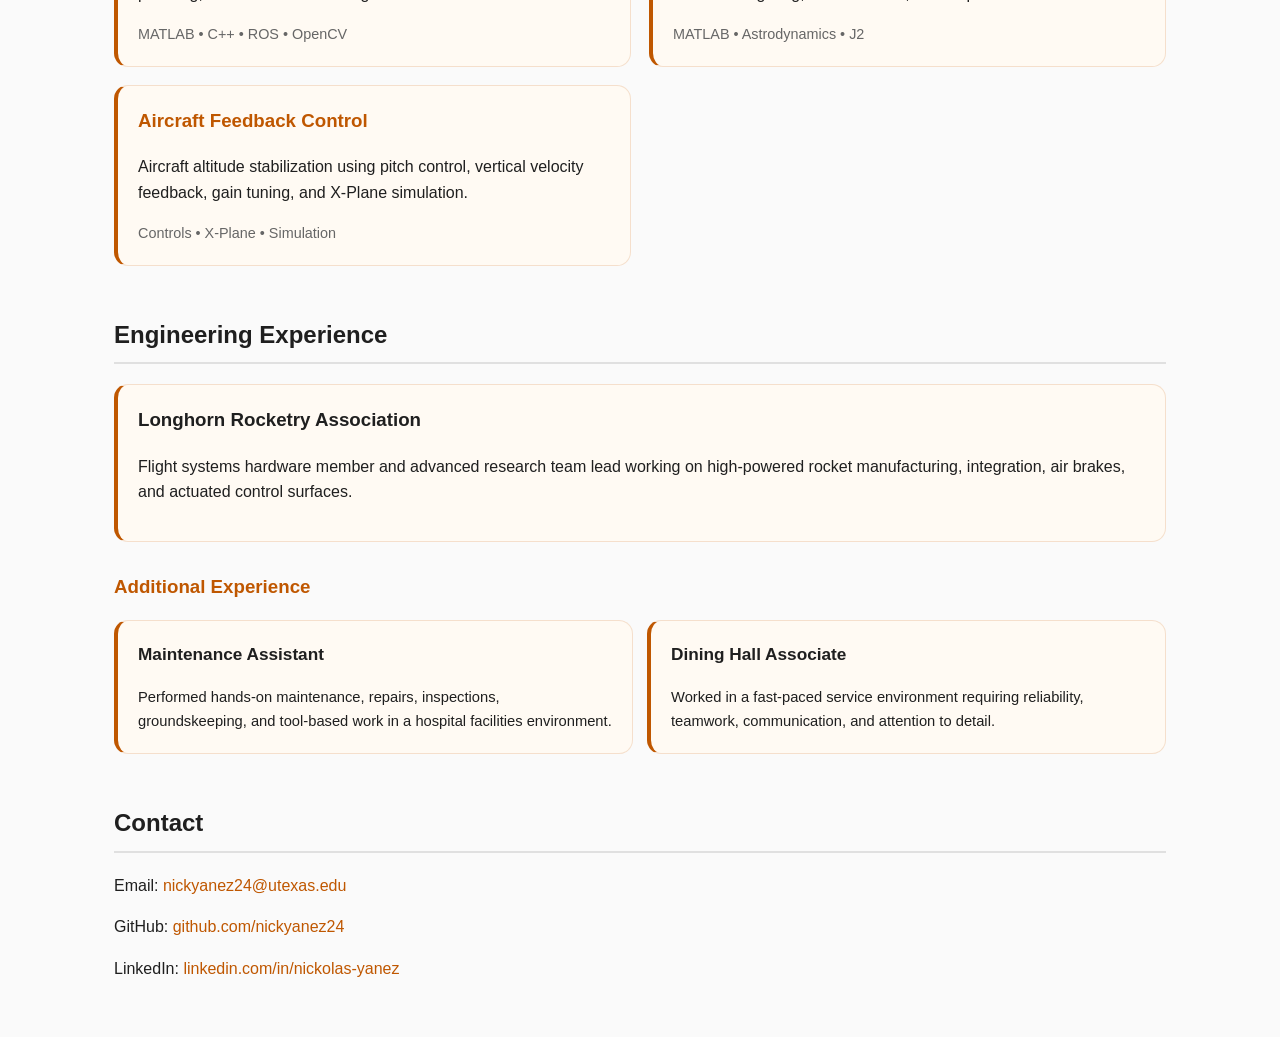
==== commit 042fe588: "Add LinkedIn profile link" ====
--- a/index.html
+++ b/index.html
@@ -138,7 +138,7 @@
             <h2>Contact</h2>
             <p>Email: <a href="mailto:nickyanez24@utexas.edu">nickyanez24@utexas.edu</a></p>
             <p>GitHub: <a href="https://github.com/nickyanez24">github.com/nickyanez24</a></p>
-            <p>LinkedIn: <span class="contact-placeholder">Profile URL needed</span></p>
+            <p>LinkedIn: <a href="https://www.linkedin.com/in/nickolas-yanez/">linkedin.com/in/nickolas-yanez</a></p>
         </section>
     </main>
 </body>
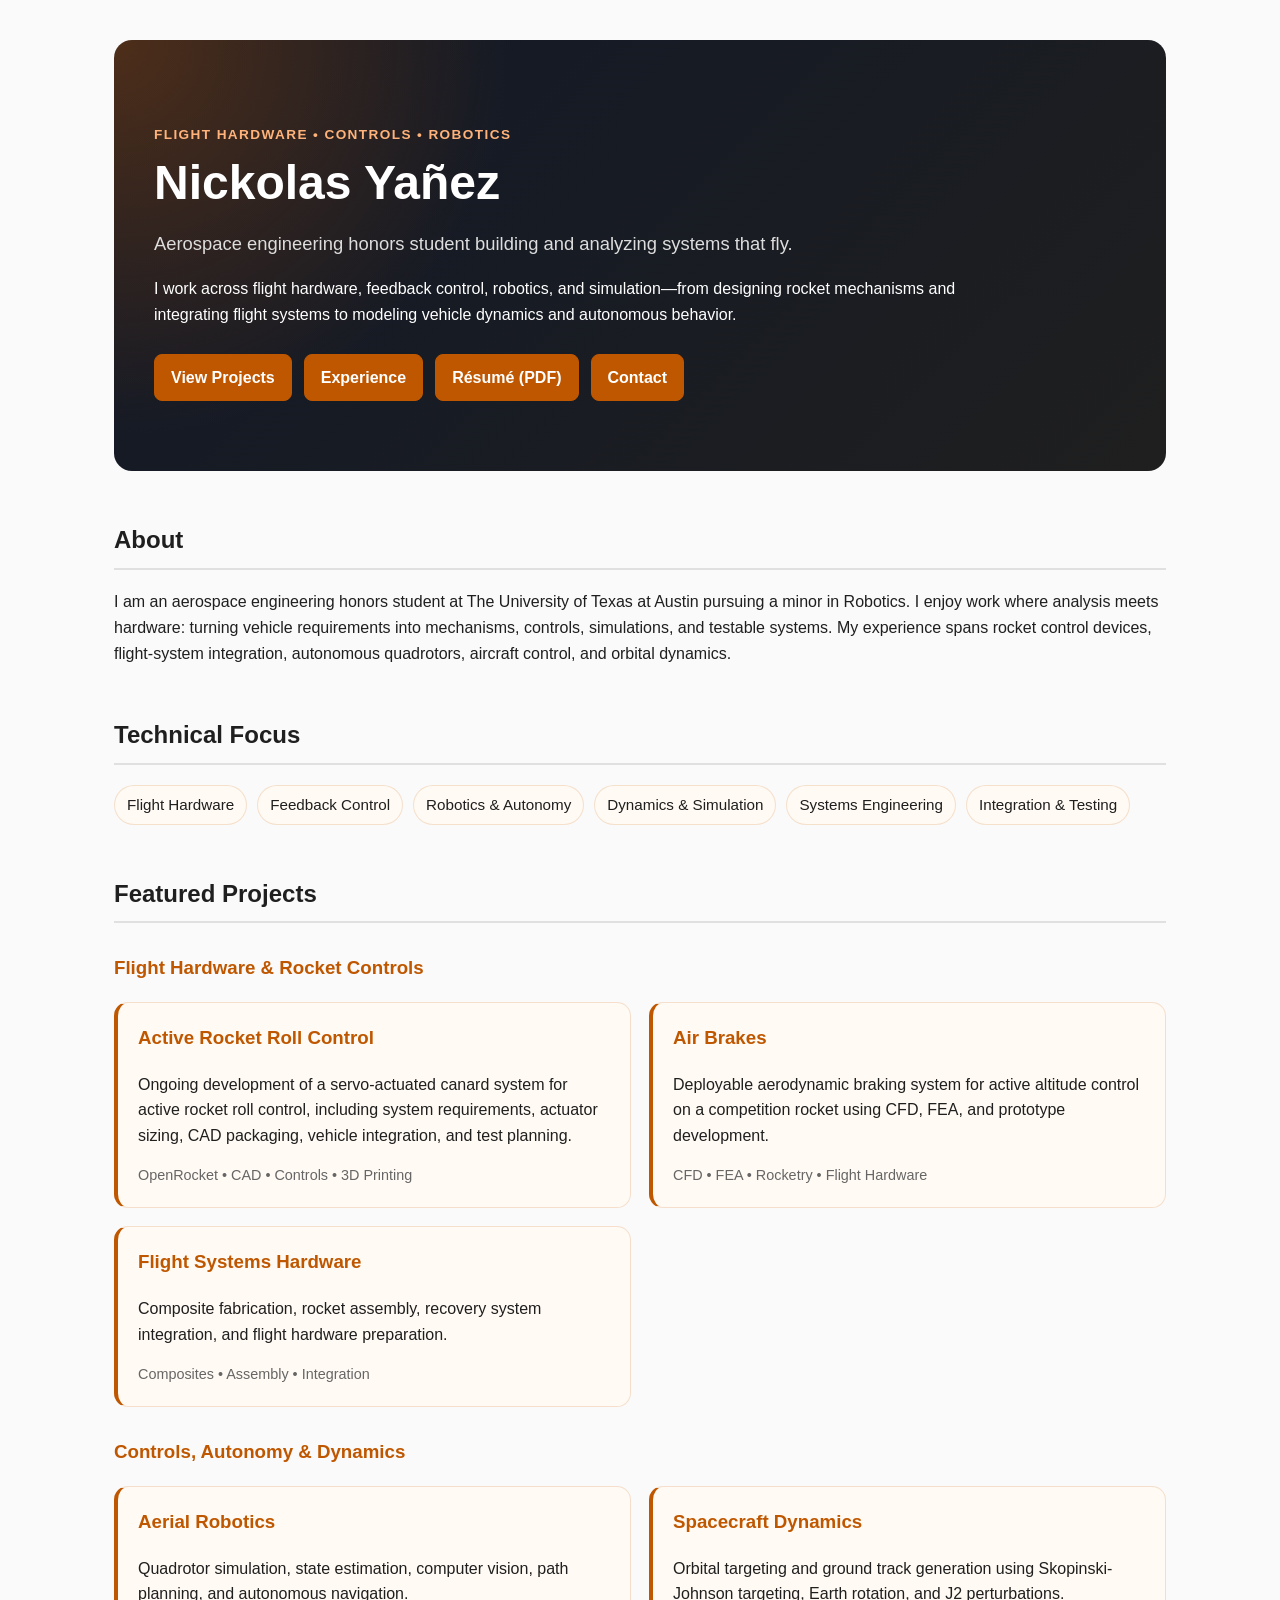
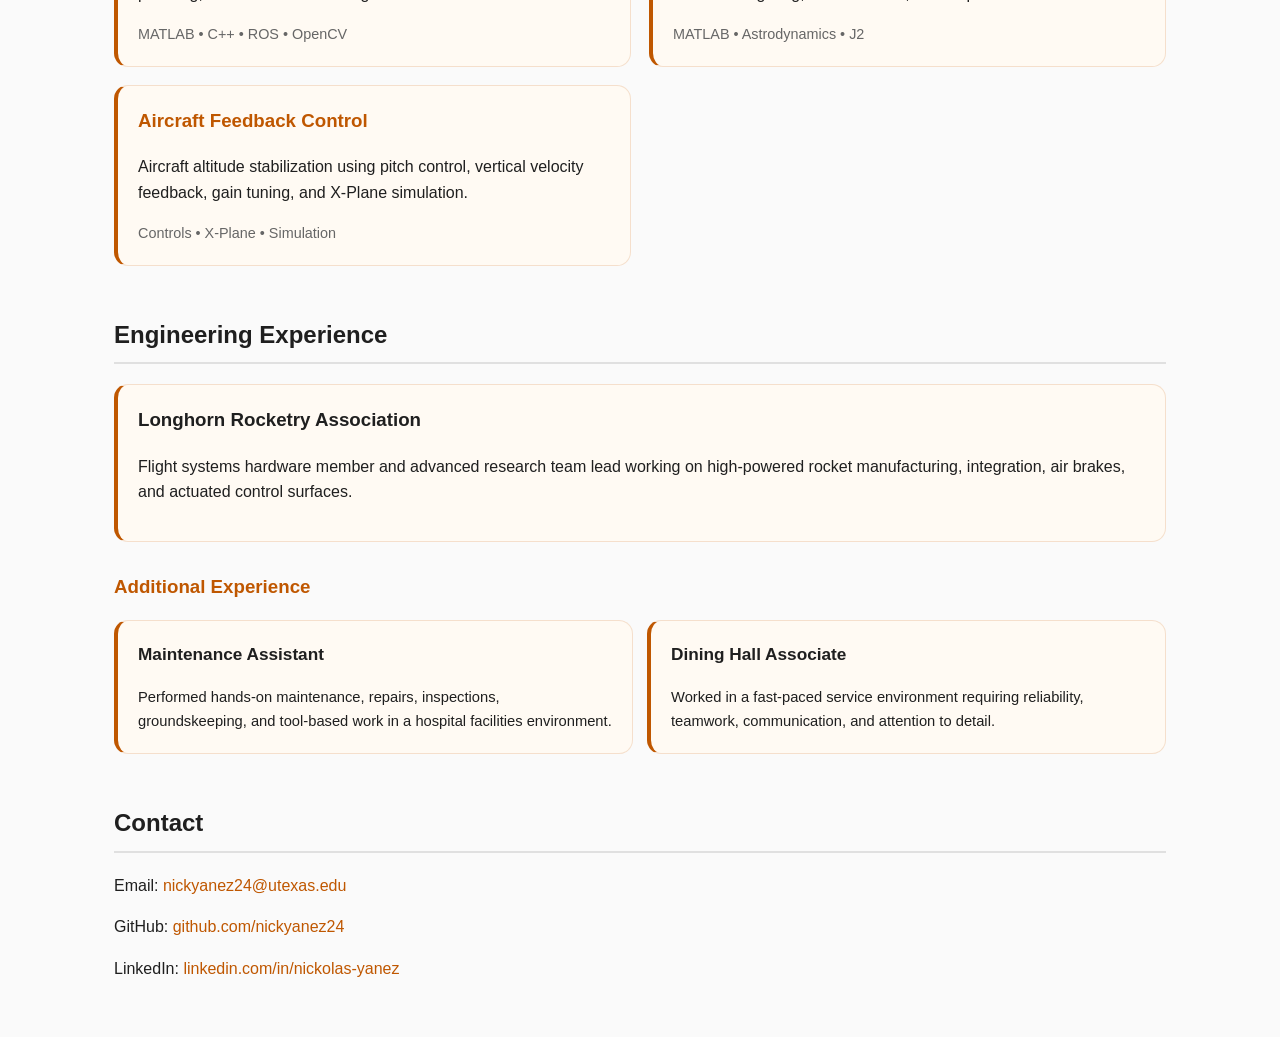
==== commit 891abc22: "Add resume link to homepage" ====
--- a/index.html
+++ b/index.html
@@ -24,6 +24,7 @@
             <div class="button-row">
                 <a class="button" href="#projects">View Projects</a>
                 <a class="button" href="#experience">Experience</a>
+                <a class="button" href="Nick_Yanez_Resume.pdf" target="_blank" rel="noopener noreferrer">Résumé (PDF)</a>
                 <a class="button" href="#contact">Contact</a>
             </div>
         </section>
--- a/style.css
+++ b/style.css
@@ -243,6 +243,171 @@
     margin-bottom: 0;
 }
 
+/* Active roll-control project status and readable story width */
+.project-status-simple {
+    display: inline-block;
+    margin-top: 22px;
+    padding: 10px 14px;
+    color: #e8e8e8;
+    background: rgba(255, 255, 255, 0.07);
+    border-left: 3px solid var(--burnt-orange);
+    border-radius: 0 8px 8px 0;
+    font-size: 0.92rem;
+}
+
+.project-status-simple strong {
+    color: var(--orange-light);
+    text-transform: uppercase;
+    letter-spacing: 0.06em;
+}
+
+.project-copy {
+    max-width: 900px;
+}
+
+.project-copy h3 {
+    margin-top: 28px;
+}
+
+.project-placeholder,
+.project-tools {
+    margin-top: 28px;
+}
+
+.analysis-wide-image {
+    max-width: 900px;
+}
+
+.cad-gallery {
+    grid-template-columns: repeat(2, minmax(0, 1fr));
+}
+
+.cad-gallery .project-image {
+    aspect-ratio: 4 / 3;
+    object-fit: contain;
+}
+
+.limitations-callout {
+    border-left-color: var(--orange-light);
+}
+
+.limitations-callout h2 {
+    margin-top: 0;
+    color: var(--burnt-orange);
+}
+
+.limitations-callout li,
+.project-roadmap li {
+    margin-bottom: 0.55rem;
+}
+
+.single-image.analysis-sketch-image {
+    max-width: 620px;
+}
+
+.equation-block {
+    margin: 24px 0;
+    padding: 18px 22px;
+    background: var(--space-dark);
+    border-left: 4px solid var(--burnt-orange);
+    border-radius: 12px;
+    color: white;
+}
+
+.equation-block p {
+    margin: 0.35rem 0;
+}
+
+.equation-block code {
+    color: #f7f7f7;
+    font-family: "Courier New", Courier, monospace;
+    font-size: 0.95rem;
+}
+
+.compact-assumption-list {
+    columns: 2;
+    column-gap: 28px;
+    margin: 14px 0 16px;
+}
+
+.compact-assumption-list li {
+    margin-bottom: 7px;
+    break-inside: avoid;
+}
+
+.analysis-summary-grid {
+    display: grid;
+    grid-template-columns: repeat(2, minmax(0, 1fr));
+    gap: 16px;
+    margin: 30px 0;
+}
+
+.analysis-table-wrap {
+    max-width: 900px;
+    margin: 30px 0;
+    overflow-x: auto;
+    border: 1px solid var(--border);
+    border-radius: 14px;
+    background: white;
+    box-shadow: 0 8px 22px rgba(0, 0, 0, 0.06);
+}
+
+.analysis-summary-grid .analysis-table-wrap {
+    margin: 0;
+}
+
+.analysis-summary-grid .analysis-table {
+    min-width: 0;
+}
+
+.analysis-summary-grid .analysis-table th[scope="row"] {
+    width: 60%;
+}
+
+.analysis-table {
+    width: 100%;
+    min-width: 540px;
+    border-collapse: collapse;
+}
+
+.analysis-table th,
+.analysis-table td {
+    padding: 10px 16px;
+    border-bottom: 1px solid var(--border);
+    text-align: left;
+    vertical-align: top;
+}
+
+.analysis-table th[scope="row"] {
+    width: 52%;
+    color: #3b3b3b;
+    font-weight: 600;
+}
+
+.analysis-table td {
+    color: var(--muted);
+}
+
+.analysis-table .table-group th {
+    padding-top: 14px;
+    padding-bottom: 9px;
+    color: var(--burnt-orange);
+    background: var(--card-bg);
+    border-top: 2px solid rgba(191, 87, 0, 0.22);
+    font-size: 0.82rem;
+    letter-spacing: 0.08em;
+    text-transform: uppercase;
+}
+
+.analysis-table .table-group:first-child th {
+    border-top: 0;
+}
+
+.analysis-table tr:last-child th,
+.analysis-table tr:last-child td {
+    border-bottom: 0;
+}
+
 /* Project page images */
 .project-image {
     display: block;
@@ -261,6 +426,12 @@
 
 .single-image .project-image {
     margin: 0 auto;
+}
+
+.actuating-fin-image {
+    width: auto;
+    max-width: 100%;
+    max-height: 440px;
 }
 
 .image-row {
@@ -403,6 +574,10 @@
     .landscape-video {
         max-width: 100%;
     }
+
+    .analysis-summary-grid {
+        grid-template-columns: 1fr;
+    }
 }
 
 @media (max-width: 600px) {
@@ -430,4 +605,18 @@
     .video-frame {
         border-radius: 10px;
     }
-}
+
+    .equation-block {
+        padding: 16px;
+        overflow-x: auto;
+    }
+
+    .compact-assumption-list {
+        columns: 1;
+    }
+
+    .analysis-table th,
+    .analysis-table td {
+        padding: 9px 11px;
+    }
+}
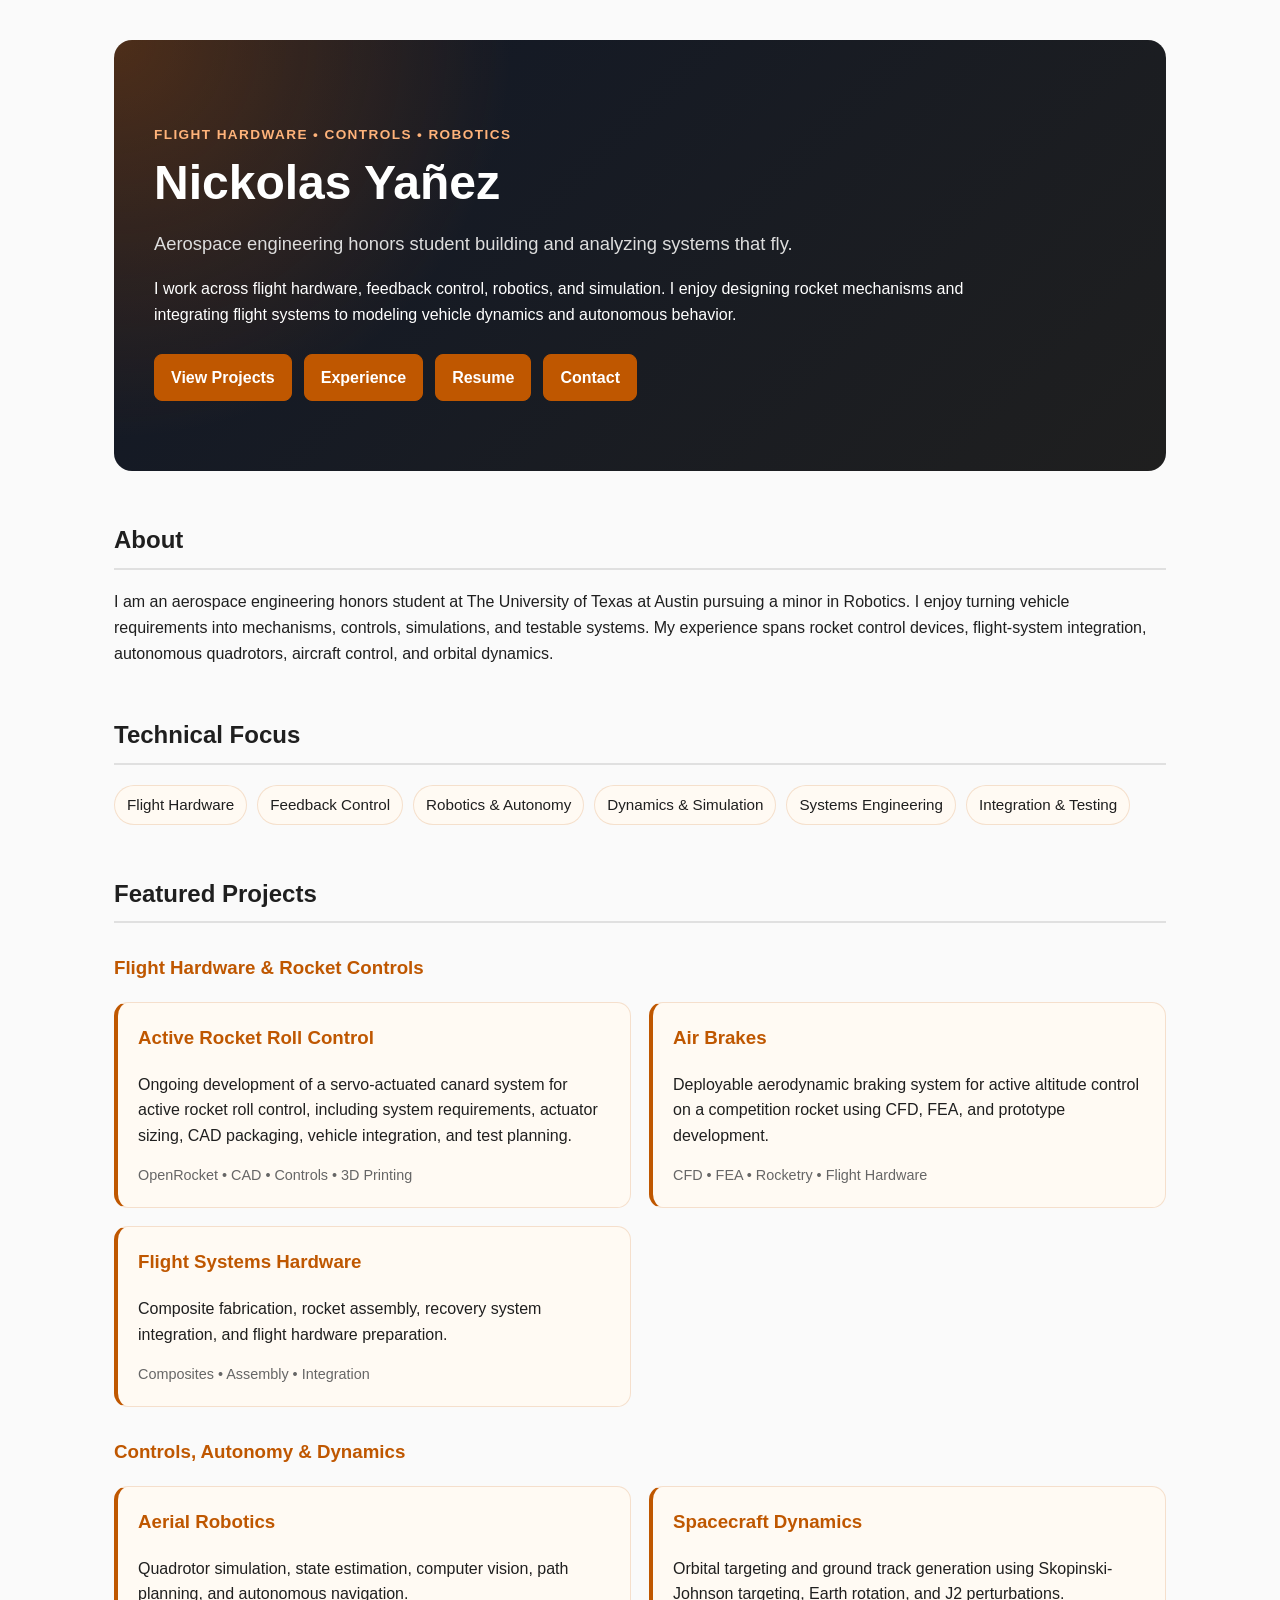
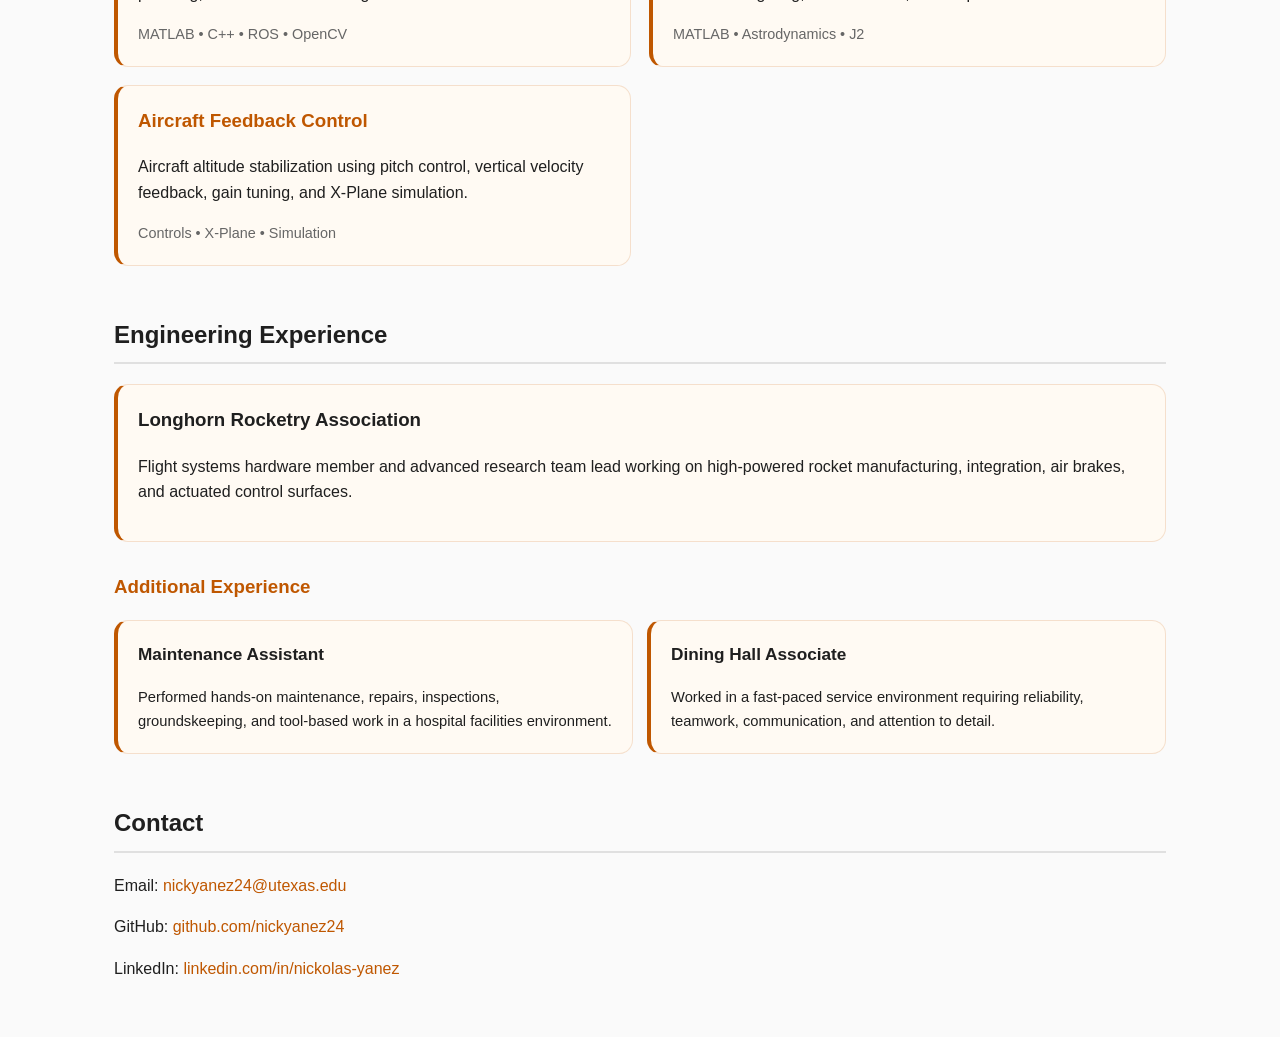
==== commit c593d737: "Refine text in index.html for better readability Updated text for clarity and conciseness in the Abo" ====
--- a/index.html
+++ b/index.html
@@ -18,13 +18,13 @@
             </p>
 
             <p>
-                I work across flight hardware, feedback control, robotics, and simulation&mdash;from designing rocket mechanisms and integrating flight systems to modeling vehicle dynamics and autonomous behavior.
+                I work across flight hardware, feedback control, robotics, and simulation. I enjoy designing rocket mechanisms and integrating flight systems to modeling vehicle dynamics and autonomous behavior.
             </p>
 
             <div class="button-row">
                 <a class="button" href="#projects">View Projects</a>
                 <a class="button" href="#experience">Experience</a>
-                <a class="button" href="Nick_Yanez_Resume.pdf" target="_blank" rel="noopener noreferrer">Résumé (PDF)</a>
+                <a class="button" href="Nick_Yanez_Resume.pdf" target="_blank" rel="noopener noreferrer">Resume</a>
                 <a class="button" href="#contact">Contact</a>
             </div>
         </section>
@@ -32,7 +32,7 @@
         <section class="content-card">
             <h2>About</h2>
             <p>
-                I am an aerospace engineering honors student at The University of Texas at Austin pursuing a minor in Robotics. I enjoy work where analysis meets hardware: turning vehicle requirements into mechanisms, controls, simulations, and testable systems. My experience spans rocket control devices, flight-system integration, autonomous quadrotors, aircraft control, and orbital dynamics.
+                I am an aerospace engineering honors student at The University of Texas at Austin pursuing a minor in Robotics. I enjoy turning vehicle requirements into mechanisms, controls, simulations, and testable systems. My experience spans rocket control devices, flight-system integration, autonomous quadrotors, aircraft control, and orbital dynamics.
             </p>
         </section>
 
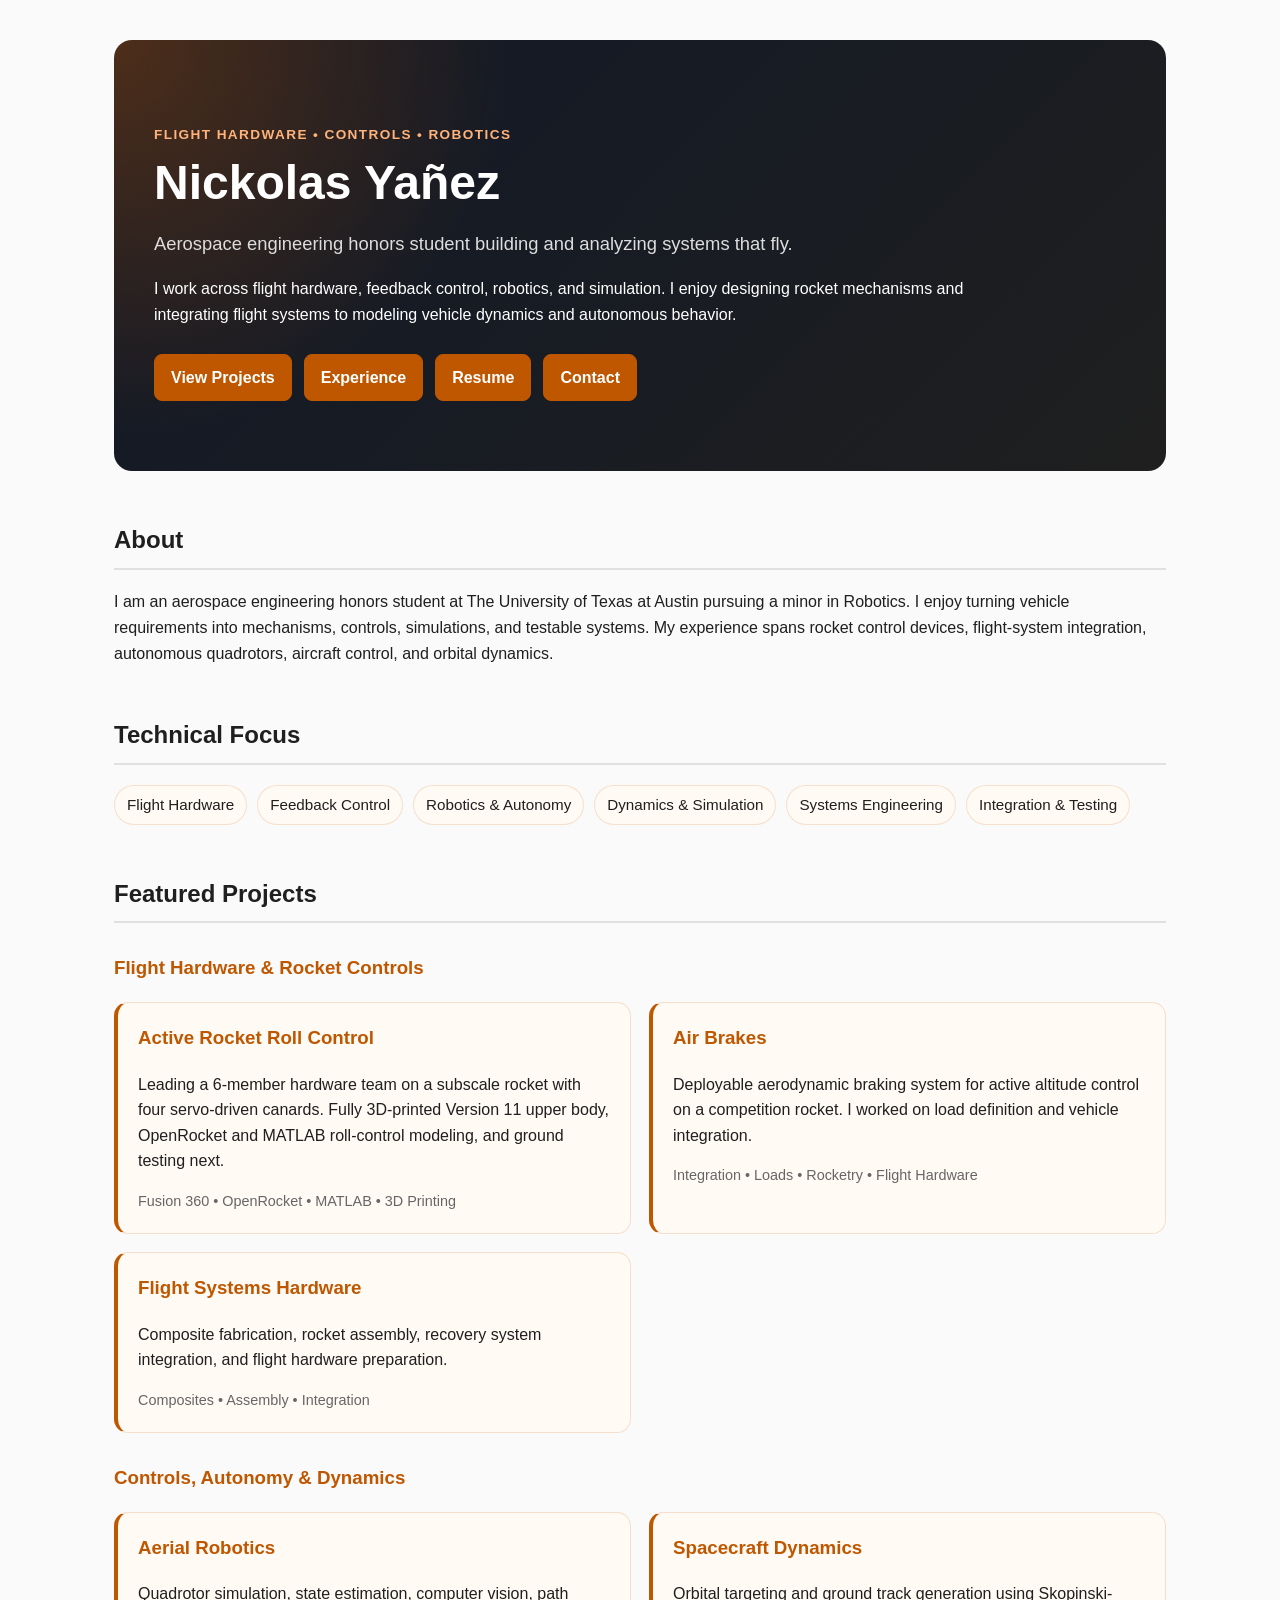
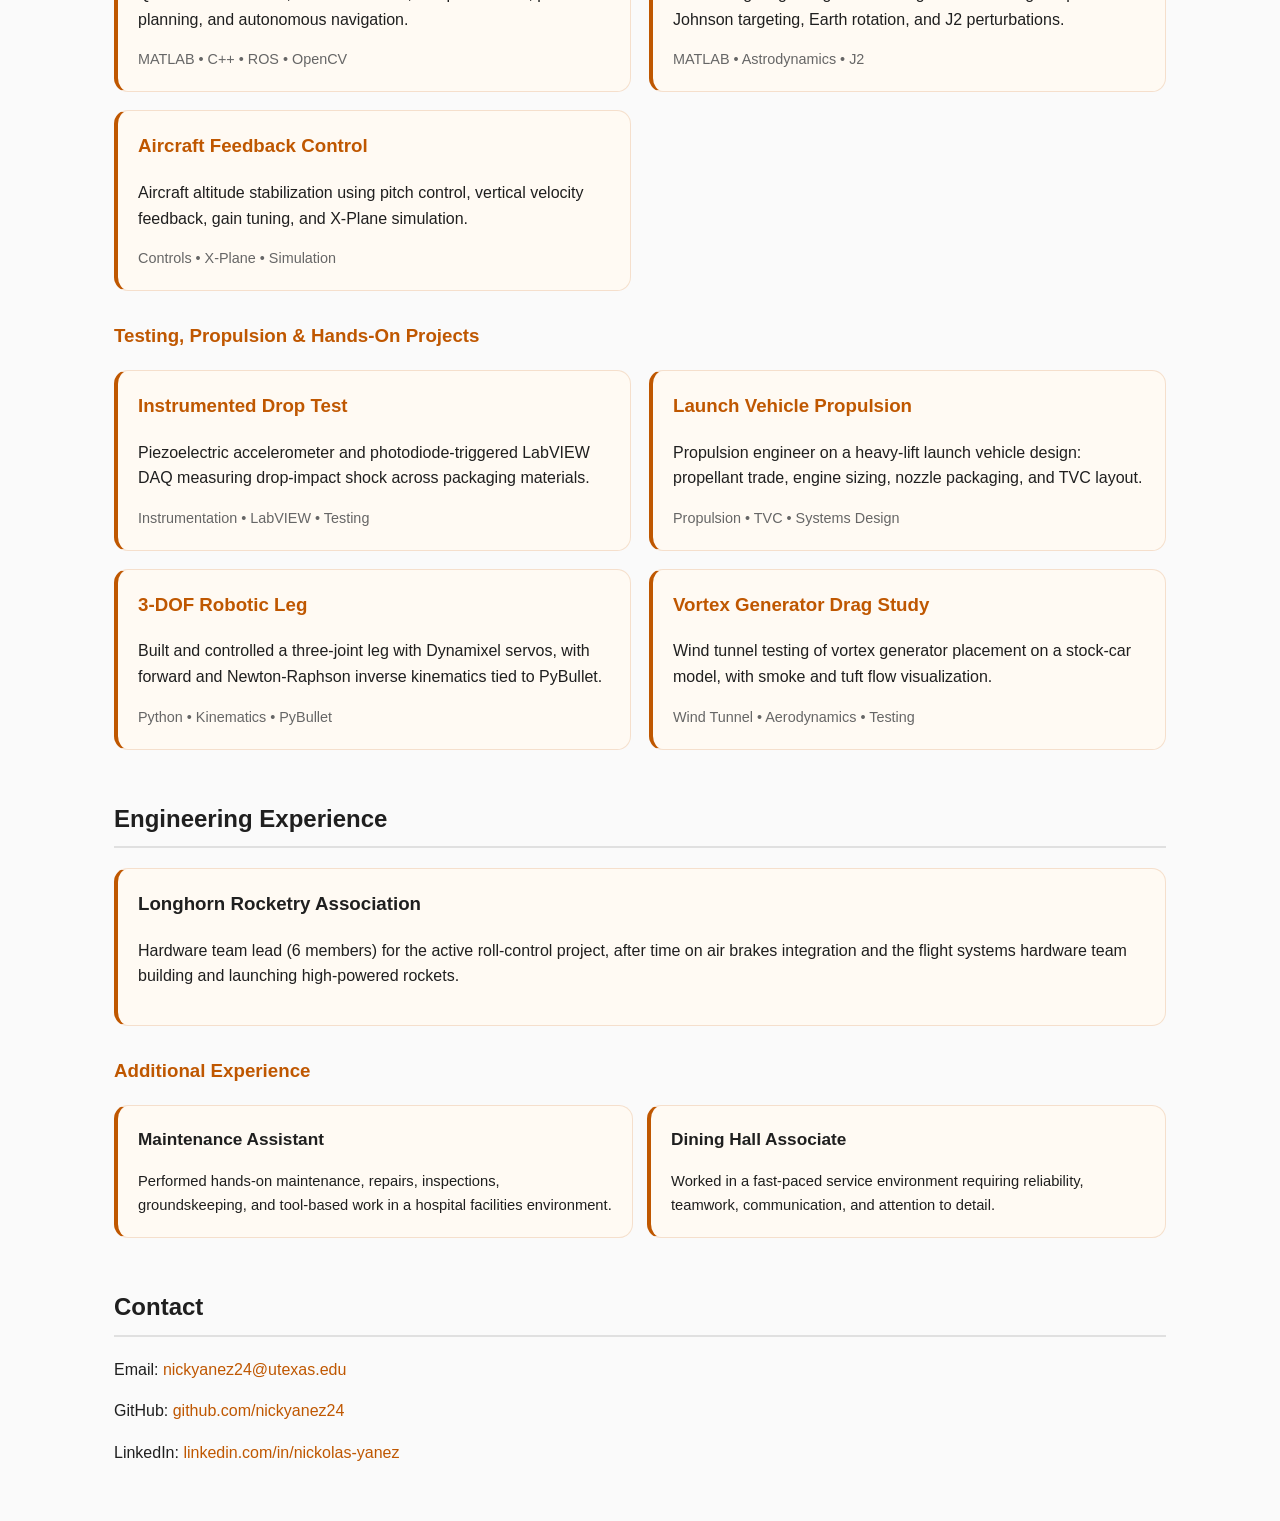
==== commit 5170a237: "Update portfolio: V11 roll control, honest air brakes role, more projects - Roll control: V11 Fusion" ====
--- a/index.html
+++ b/index.html
@@ -57,14 +57,14 @@
                 <div class="project-grid">
                     <a class="project project-link" href="projects/actuating-fins.html">
                         <h3>Active Rocket Roll Control</h3>
-                        <p>Ongoing development of a servo-actuated canard system for active rocket roll control, including system requirements, actuator sizing, CAD packaging, vehicle integration, and test planning.</p>
-                        <p class="project-tags">OpenRocket • CAD • Controls • 3D Printing</p>
+                        <p>Leading a 6-member hardware team on a subscale rocket with four servo-driven canards. Fully 3D-printed Version 11 upper body, OpenRocket and MATLAB roll-control modeling, and ground testing next.</p>
+                        <p class="project-tags">Fusion 360 • OpenRocket • MATLAB • 3D Printing</p>
                     </a>
 
                     <a class="project project-link" href="projects/air-brakes.html">
                         <h3>Air Brakes</h3>
-                        <p>Deployable aerodynamic braking system for active altitude control on a competition rocket using CFD, FEA, and prototype development.</p>
-                        <p class="project-tags">CFD • FEA • Rocketry • Flight Hardware</p>
+                        <p>Deployable aerodynamic braking system for active altitude control on a competition rocket. I worked on load definition and vehicle integration.</p>
+                        <p class="project-tags">Integration • Loads • Rocketry • Flight Hardware</p>
                     </a>
 
                     <a class="project project-link" href="projects/flight-systems.html">
@@ -99,6 +99,36 @@
 
                 </div>
             </div>
+
+            <div class="project-category">
+                <h3 class="section-label">Testing, Propulsion &amp; Hands-On Projects</h3>
+
+                <div class="project-grid">
+                    <a class="project project-link" href="projects/impact-measurement.html">
+                        <h3>Instrumented Drop Test</h3>
+                        <p>Piezoelectric accelerometer and photodiode-triggered LabVIEW DAQ measuring drop-impact shock across packaging materials.</p>
+                        <p class="project-tags">Instrumentation • LabVIEW • Testing</p>
+                    </a>
+
+                    <a class="project project-link" href="projects/slv-design.html">
+                        <h3>Launch Vehicle Propulsion</h3>
+                        <p>Propulsion engineer on a heavy-lift launch vehicle design: propellant trade, engine sizing, nozzle packaging, and TVC layout.</p>
+                        <p class="project-tags">Propulsion • TVC • Systems Design</p>
+                    </a>
+
+                    <a class="project project-link" href="projects/robotic-leg.html">
+                        <h3>3-DOF Robotic Leg</h3>
+                        <p>Built and controlled a three-joint leg with Dynamixel servos, with forward and Newton-Raphson inverse kinematics tied to PyBullet.</p>
+                        <p class="project-tags">Python • Kinematics • PyBullet</p>
+                    </a>
+
+                    <a class="project project-link" href="projects/vortex-generators.html">
+                        <h3>Vortex Generator Drag Study</h3>
+                        <p>Wind tunnel testing of vortex generator placement on a stock-car model, with smoke and tuft flow visualization.</p>
+                        <p class="project-tags">Wind Tunnel • Aerodynamics • Testing</p>
+                    </a>
+                </div>
+            </div>
         </section>
 
         <section class="content-card" id="experience">
@@ -108,7 +138,7 @@
                 <div class="experience">
                     <h3>Longhorn Rocketry Association</h3>
                     <p>
-                        Flight systems hardware member and advanced research team lead working on high-powered rocket manufacturing, integration, air brakes, and actuated control surfaces.
+                        Hardware team lead (6 members) for the active roll-control project, after time on air brakes integration and the flight systems hardware team building and launching high-powered rockets.
                     </p>
                 </div>
 
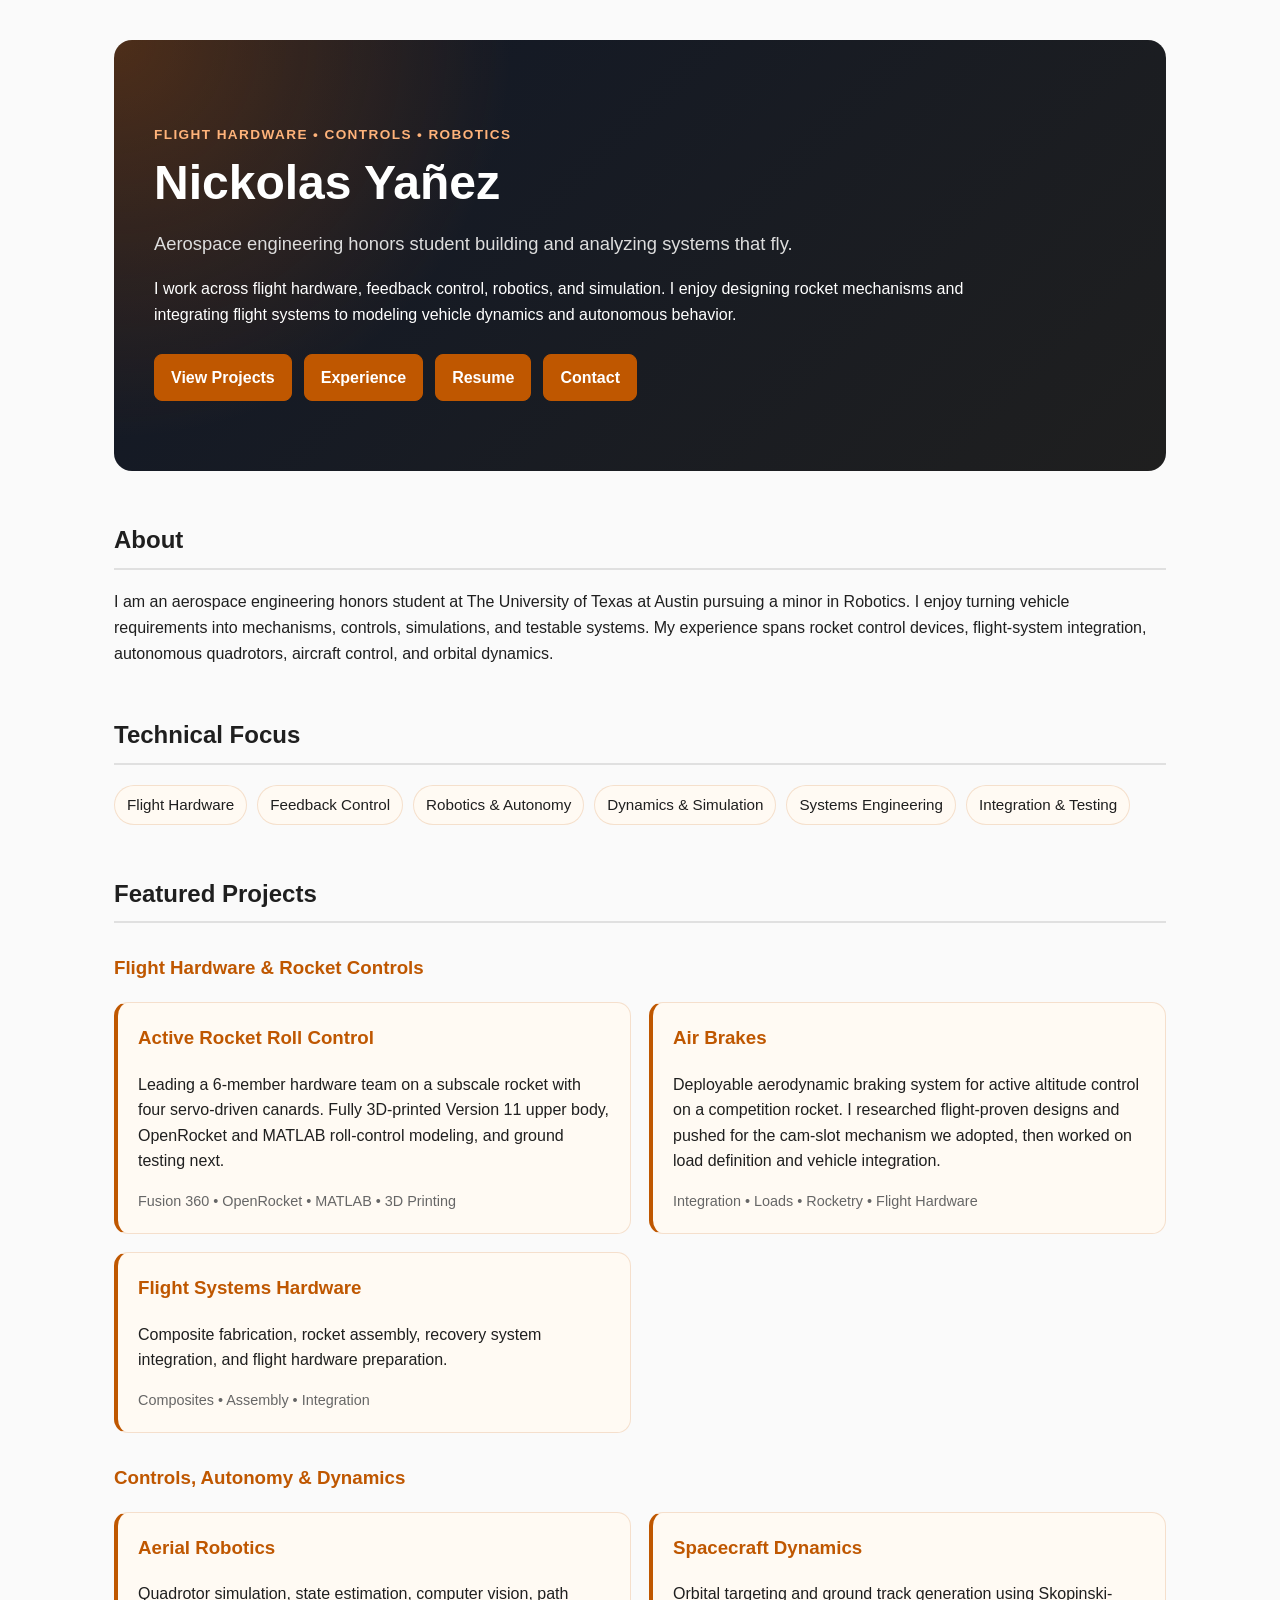
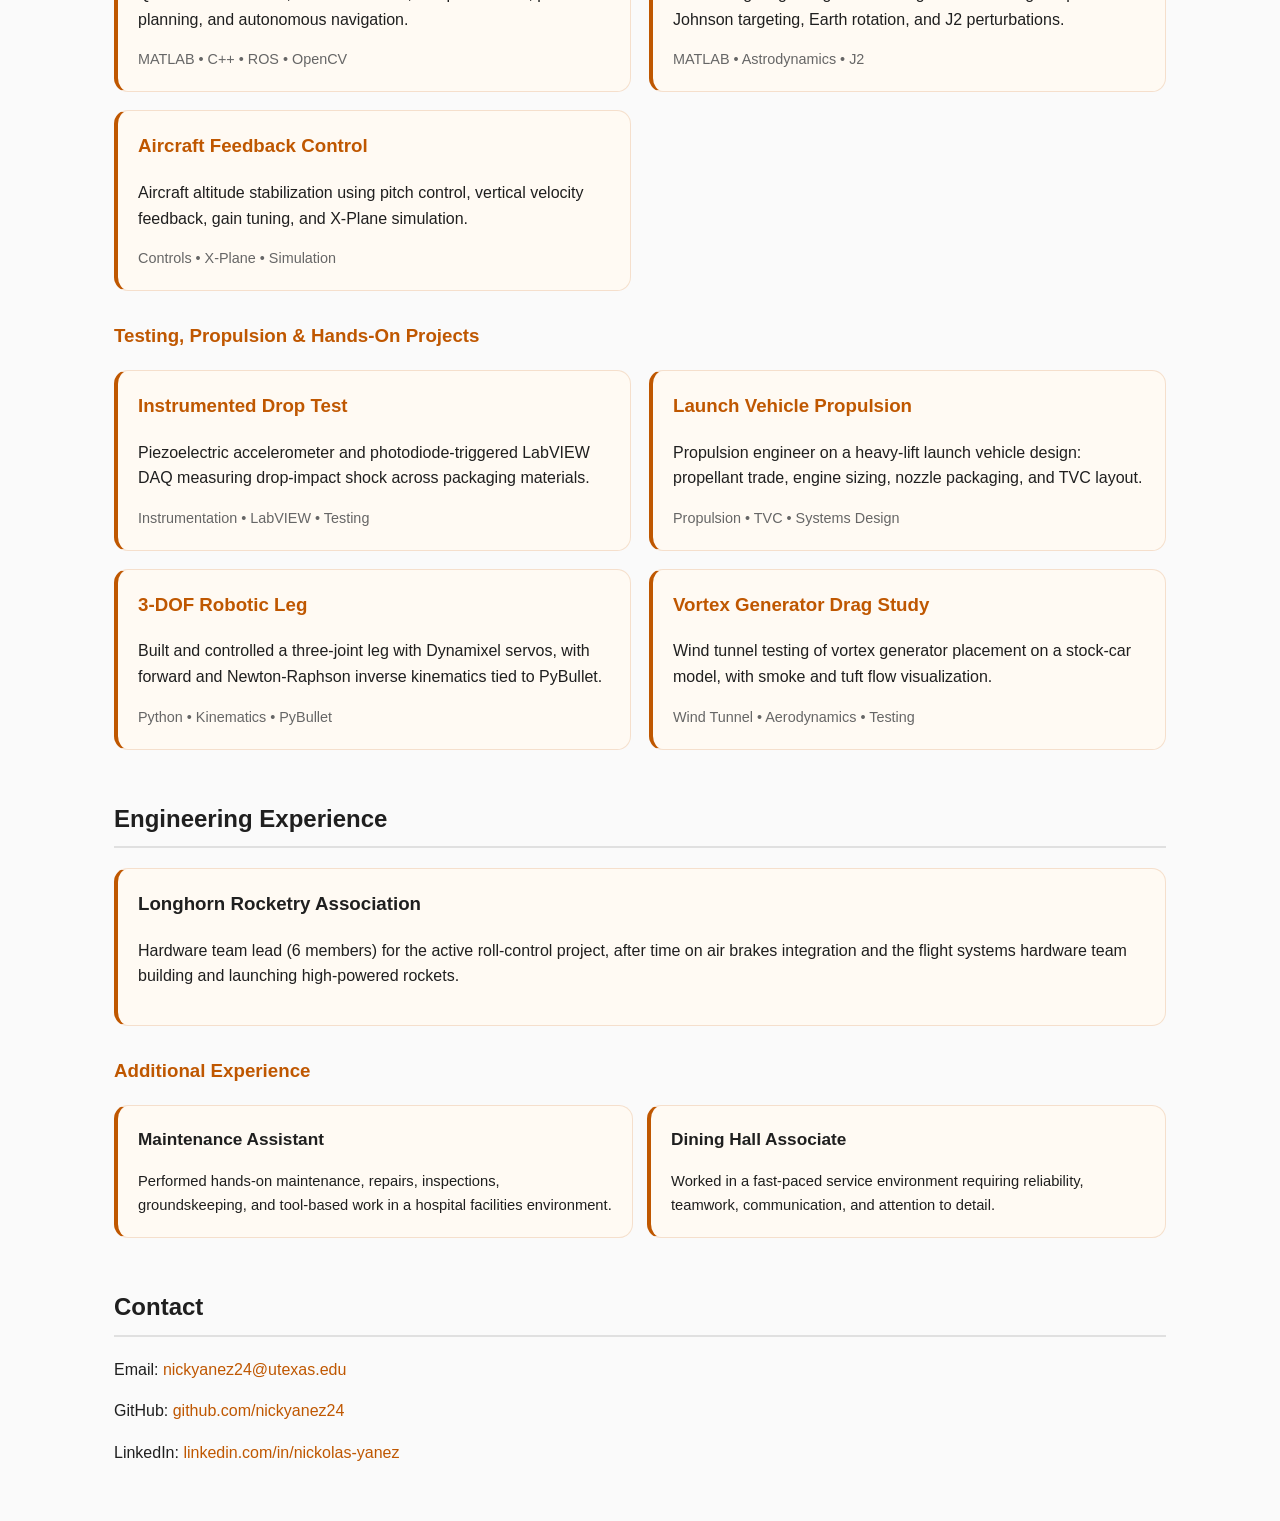
==== commit 30dc51b4: "update airbrakes section" ====
--- a/index.html
+++ b/index.html
@@ -63,7 +63,7 @@
 
                     <a class="project project-link" href="projects/air-brakes.html">
                         <h3>Air Brakes</h3>
-                        <p>Deployable aerodynamic braking system for active altitude control on a competition rocket. I worked on load definition and vehicle integration.</p>
+                        <p>Deployable aerodynamic braking system for active altitude control on a competition rocket. I researched flight-proven designs and pushed for the cam-slot mechanism we adopted, then worked on load definition and vehicle integration.</p>
                         <p class="project-tags">Integration • Loads • Rocketry • Flight Hardware</p>
                     </a>
 
--- a/style.css
+++ b/style.css
@@ -620,3 +620,82 @@
         padding: 9px 11px;
     }
 }
+
+/* ===== Roll control page (actuating-fins.html) ===== */
+.rc-hero .eyebrow { margin-bottom: 4px; }
+.rc-status {
+    display: inline-flex; align-items: center; gap: 10px;
+    margin: 18px 0 0; padding: 8px 14px; border-radius: 999px;
+    background: rgba(255, 255, 255, 0.08); color: #eee; font-size: 0.92rem;
+}
+.rc-dot { width: 9px; height: 9px; border-radius: 50%; background: var(--orange-light); box-shadow: 0 0 0 4px rgba(255, 179, 122, 0.2); flex: none; }
+.rc-specs {
+    display: grid; grid-template-columns: repeat(6, minmax(0, 1fr)); gap: 1px;
+    margin: 30px 0 0; background: rgba(255, 255, 255, 0.12);
+    border-radius: 12px; overflow: hidden;
+}
+.rc-specs div { background: rgba(17, 24, 39, 0.85); padding: 14px 16px; }
+.rc-specs dt { font-size: 0.72rem; text-transform: uppercase; letter-spacing: 1.2px; color: #aaa; }
+.rc-specs dd { margin: 4px 0 0; font-size: 1.25rem; font-weight: bold; color: white; }
+
+.rc-overview { display: grid; grid-template-columns: 1.4fr 1fr; gap: 36px; align-items: start; }
+.rc-overview h2 { margin-top: 0; }
+.rc-role { background: var(--card-bg); border-left: 4px solid var(--burnt-orange); border-radius: 12px; padding: 4px 22px 10px; }
+.rc-role h3 { color: var(--burnt-orange); margin: 16px 0 6px; }
+.rc-role ul { padding-left: 18px; margin: 0 0 8px; }
+.rc-role li { margin-bottom: 6px; }
+
+.rc-feature { display: grid; grid-template-columns: 1fr 1.15fr; gap: 36px; align-items: start; margin-top: 26px; }
+.rc-feature-images { display: grid; grid-template-columns: 1fr 1fr; gap: 14px; }
+.rc-feature-images figure, .rc-two-col figure, .rc-thumbs figure { margin: 0; }
+.rc-feature-images .project-image { background: white; aspect-ratio: 3 / 4; object-fit: contain; padding: 8px; }
+.rc-feature-text p:first-child { margin-top: 0; }
+.rc-points { padding-left: 18px; }
+.rc-points li { margin-bottom: 8px; }
+
+.rc-timeline { list-style: none; padding: 0; margin: 26px 0 0; border-left: 2px solid var(--border); }
+.rc-timeline > li { position: relative; padding: 0 0 30px 28px; }
+.rc-timeline > li::before {
+    content: ""; position: absolute; left: -8px; top: 4px; width: 14px; height: 14px;
+    border-radius: 50%; background: var(--light-bg); border: 3px solid var(--burnt-orange);
+}
+.rc-timeline > li:last-child { padding-bottom: 0; }
+.rc-timeline > li:last-child::before { background: var(--burnt-orange); }
+.rc-step-label { font-weight: bold; color: var(--burnt-orange); margin-bottom: 10px; }
+.rc-step { display: grid; grid-template-columns: 200px 1fr; gap: 24px; align-items: start; }
+.rc-step > .project-image { max-height: 240px; object-fit: cover; background: white; }
+.rc-step p { margin-top: 0; }
+.rc-step-text-only { display: block; }
+.rc-thumbs { display: grid; grid-template-columns: repeat(3, minmax(0, 1fr)); gap: 12px; margin: 16px 0 0 224px; }
+.rc-thumbs .project-image { aspect-ratio: 4 / 3; object-fit: contain; background: white; box-shadow: none; }
+.rc-thumbs figcaption { font-size: 0.82rem; color: var(--muted); text-align: center; margin-top: 6px; }
+
+.rc-note { background: #f3f4f6; border-radius: 10px; padding: 10px 14px; font-size: 0.92rem; color: var(--muted); }
+.rc-h3 { font-size: 1.25rem; margin: 36px 0 8px; }
+.rc-two-col { display: grid; grid-template-columns: 1fr 1fr; gap: 28px; align-items: center; margin: 22px 0; }
+.rc-two-col .equation-block { margin: 0; }
+.rc-sim { align-items: start; }
+.rc-results { display: grid; grid-template-columns: repeat(3, minmax(0, 1fr)); gap: 14px; margin: 10px 0 16px; }
+.rc-results div { background: white; border: 1px solid var(--border); border-radius: 12px; padding: 16px 18px; }
+.rc-big { display: block; font-size: 1.45rem; font-weight: bold; color: var(--burnt-orange); }
+.rc-results span:not(.rc-big) { font-size: 0.88rem; color: var(--muted); }
+.rc-details { border: 1px solid var(--border); border-radius: 12px; padding: 10px 18px; background: white; }
+.rc-details summary { cursor: pointer; font-weight: bold; color: var(--burnt-orange); }
+.rc-details[open] summary { margin-bottom: 8px; }
+.rc-details p { font-size: 0.92rem; color: var(--muted); }
+.rc-scope { font-size: 0.92rem; color: var(--muted); }
+.rc-next { padding-left: 22px; }
+.rc-next li { margin-bottom: 12px; padding-left: 4px; }
+
+@media (max-width: 860px) {
+    .rc-specs { grid-template-columns: repeat(3, minmax(0, 1fr)); }
+    .rc-overview, .rc-feature, .rc-two-col { grid-template-columns: 1fr; }
+    .rc-step { grid-template-columns: 1fr; }
+    .rc-step > .project-image { max-width: 260px; }
+    .rc-thumbs { margin-left: 0; }
+    .rc-results { grid-template-columns: 1fr; }
+}
+@media (max-width: 600px) {
+    .rc-specs { grid-template-columns: repeat(2, minmax(0, 1fr)); }
+    .rc-feature-images { gap: 10px; }
+}
